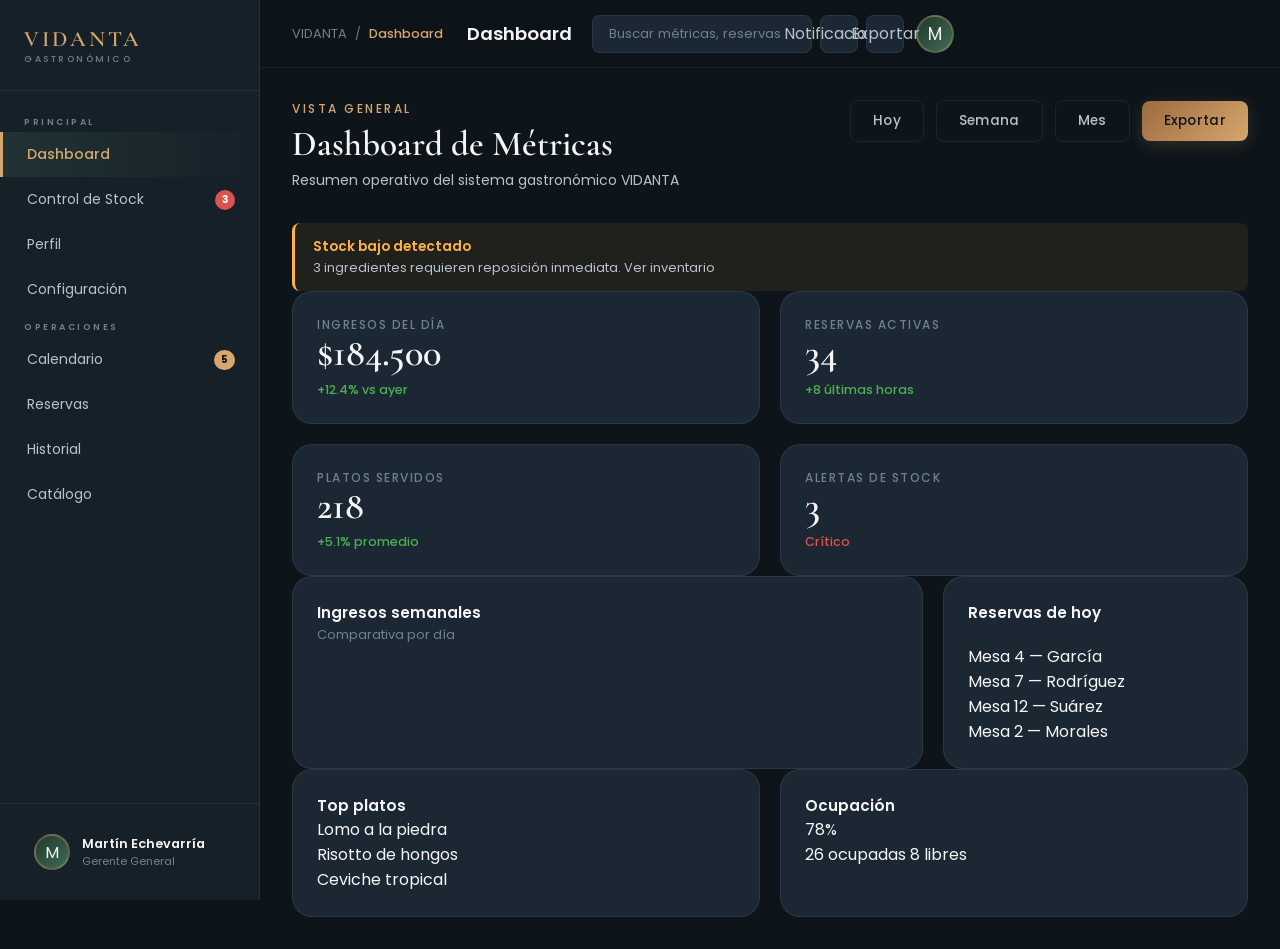
==== index.html @ 5164470f "se crearon cuatro archivos y se modifico el styles.css" ====
<!DOCTYPE html>
<html lang="es">
<head>
  <meta charset="UTF-8" />
  <meta name="viewport" content="width=device-width, initial-scale=1.0" />
  <title>VIDANTA — Dashboard</title>
  <link rel="stylesheet" href="styles.css" />
</head>

<body>

<div class="app-layout">

  <!-- SIDEBAR -->
  <aside class="sidebar">

    <div class="sidebar-logo">
      <div class="sidebar-logo-text">
        <span class="sidebar-logo-name">VIDANTA</span>
        <span class="sidebar-logo-sub">Gastronómico</span>
      </div>
    </div>


    <nav class="sidebar-nav">

      <span class="sidebar-section-label">Principal</span>

      <a href="index.html" class="sidebar-nav-item active">
        Dashboard
      </a>

      <a href="stock.html" class="sidebar-nav-item">
        Control de Stock
        <span class="nav-badge danger">3</span>
      </a>

      <a href="perfil.html" class="sidebar-nav-item">
        Perfil
      </a>

      <a href="configuracion.html" class="sidebar-nav-item">
        Configuración
      </a>

      <span class="sidebar-section-label">Operaciones</span>

      <a href="calendario.html" class="sidebar-nav-item">
        Calendario
        <span class="nav-badge">5</span>
      </a>

      <a href="reservas.html" class="sidebar-nav-item">
        Reservas
      </a>

      <a href="historial.html" class="sidebar-nav-item">
        Historial
      </a>

      <a href="catalogo.html" class="sidebar-nav-item">
        Catálogo
      </a>

    </nav>

    <div class="sidebar-footer">

      <div class="sidebar-user">
        <div class="sidebar-avatar">M</div>

        <div class="sidebar-user-info">
          <div class="sidebar-user-name">Martín Echevarría</div>
          <div class="sidebar-user-role">Gerente General</div>
        </div>

      </div>

    </div>

  </aside>

  <!-- MAIN -->
  <div class="main-wrapper">

    <!-- TOPBAR -->
    <header class="topbar">

      <div class="topbar-breadcrumb">
        <span>VIDANTA</span>
        <span class="topbar-breadcrumb-sep">/</span>
        <span>Dashboard</span>
      </div>

      <div class="topbar-title">
        Dashboard
      </div>

      <div class="topbar-actions">

        <div class="topbar-search">
          <input type="text" placeholder="Buscar métricas, reservas" />
        </div>

        <button class="topbar-btn-icon">Notificaciones</button>
        <button class="topbar-btn-icon">Exportar</button>

        <div class="topbar-avatar">M</div>

      </div>

    </header>

    <!-- CONTENT -->
    <main class="page-content">

      <!-- HEADER -->
      <div class="page-header">

        <div class="page-header-left">

          <div class="page-header-eyebrow">
            Vista general
          </div>

          <h1 class="page-header-title">
            Dashboard de Métricas
          </h1>

          <p class="page-header-subtitle">
            Resumen operativo del sistema gastronómico VIDANTA
          </p>

        </div>

        <div class="page-header-actions">

          <button class="btn btn-ghost">Hoy</button>
          <button class="btn btn-ghost">Semana</button>
          <button class="btn btn-ghost">Mes</button>
          <button class="btn btn-primary">Exportar</button>

        </div>

      </div>

      <!-- ALERTA -->
      <div class="alert alert-warning">

        <div class="alert-content">
          <div class="alert-title">
            Stock bajo detectado
          </div>

          <div class="alert-text">
            3 ingredientes requieren reposición inmediata.
            <a href="stock.html">Ver inventario</a>
          </div>
        </div>

      </div>

      <!-- MÉTRICAS -->
      <div class="grid grid-4">

        <div class="metric-card">
          <div class="metric-label">Ingresos del día</div>
          <div class="metric-value gold">$184.500</div>
          <div class="metric-change up">+12.4% vs ayer</div>
        </div>

        <div class="metric-card">
          <div class="metric-label">Reservas activas</div>
          <div class="metric-value">34</div>
          <div class="metric-change up">+8 últimas horas</div>
        </div>

        <div class="metric-card">
          <div class="metric-label">Platos servidos</div>
          <div class="metric-value">218</div>
          <div class="metric-change up">+5.1% promedio</div>
        </div>

        <div class="metric-card">
          <div class="metric-label">Alertas de stock</div>
          <div class="metric-value danger">3</div>
          <div class="metric-change down">Crítico</div>
        </div>

      </div>

      <!-- GRÁFICO + RESERVAS -->
      <div class="grid grid-3">

        <div class="card col-span-2">

          <div class="card-header">
            <div>
              <div class="card-title">Ingresos semanales</div>
              <div class="card-subtitle">Comparativa por día</div>
            </div>
          </div>

          <div class="chart-bars">
            <div class="bar"></div>
            <div class="bar"></div>
            <div class="bar"></div>
            <div class="bar"></div>
            <div class="bar highlight"></div>
            <div class="bar"></div>
            <div class="bar"></div>
          </div>

        </div>

        <div class="card">

          <div class="card-header">
            <div class="card-title">Reservas de hoy</div>
          </div>

          <div class="list">
            <div class="list-item">Mesa 4 — García</div>
            <div class="list-item">Mesa 7 — Rodríguez</div>
            <div class="list-item">Mesa 12 — Suárez</div>
            <div class="list-item">Mesa 2 — Morales</div>
          </div>

        </div>

      </div>

      <!-- INFERIOR (SIMPLIFICADO) -->
      <div class="grid grid-2">

        <div class="card">
          <div class="card-title">Top platos</div>
          <div class="mini-list">
            <div>Lomo a la piedra</div>
            <div>Risotto de hongos</div>
            <div>Ceviche tropical</div>
          </div>
        </div>

        <div class="card">
          <div class="card-title">Ocupación</div>

          <div class="big-number">78%</div>

          <div class="progress">
            <div class="progress-fill"></div>
          </div>

          <div class="stats-row">
            <span>26 ocupadas</span>
            <span>8 libres</span>
          </div>

        </div>

      </div>

    </main>

  </div>

</div>

</body>
</html>
---- styles.css ----
/* ============================================================
   VIDANTA — Sistema Gastronómico Premium
   styles.css — Hoja de estilos unificada
   ============================================================ */

@import url('https://fonts.googleapis.com/css2?family=Poppins:wght@300;400;500;600;700;800&family=Cormorant+Garamond:ital,wght@0,400;0,600;1,400&display=swap');

/* ============================================================
   CSS VARIABLES — Paleta VIDANTA
   ============================================================ */
:root {
  /* Fondos */
  --bg-main:        #0d141a;
  --bg-secondary:   #162029;
  --card-bg:        #1b2834;
  --card-hover:     #1f2f3e;

  /* Identidad */
  --wood:           #9c6b3f;
  --gold:           #d6a66d;
  --gold-light:     #e8c08a;
  --gold-glow:      rgba(214, 166, 109, 0.18);
  --green-dark:     #20392d;
  --green-soft:     #3f6b53;
  --green-glow:     rgba(63, 107, 83, 0.25);

  /* Texto */
  --text-main:      #f5f5f5;
  --text-secondary: #b8c2cc;
  --text-muted:     #6e8090;

  /* Bordes y sombras */
  --border-soft:    rgba(255, 255, 255, 0.07);
  --border-gold:    rgba(214, 166, 109, 0.3);
  --border-green:   rgba(63, 107, 83, 0.4);
  --shadow-dark:    rgba(0, 0, 0, 0.45);
  --shadow-card:    0 8px 32px rgba(0, 0, 0, 0.4);
  --shadow-glow:    0 0 24px rgba(214, 166, 109, 0.15);

  /* Estados */
  --success:        #4caf50;
  --danger:         #d9534f;
  --warning:        #ffb347;
  --info:           #4a9ebb;

  /* Layout */
  --sidebar-w:      260px;
  --sidebar-collapsed: 72px;
  --header-h:       68px;
  --radius-sm:      8px;
  --radius-md:      14px;
  --radius-lg:      20px;
  --radius-xl:      28px;

  /* Transición global */
  --transition:     all 0.3s ease;
}

/* ============================================================
   RESET & BASE
   ============================================================ */
*, *::before, *::after {
  box-sizing: border-box;
  margin: 0;
  padding: 0;
}

html {
  font-size: 16px;
  scroll-behavior: smooth;
}

body {
  font-family: 'Poppins', sans-serif;
  background-color: var(--bg-main);
  color: var(--text-main);
  min-height: 100vh;
  display: flex;
  overflow-x: hidden;
  -webkit-font-smoothing: antialiased;
}

a {
  color: inherit;
  text-decoration: none;
}

ul, ol {
  list-style: none;
}

img {
  max-width: 100%;
  display: block;
}

button, input, select, textarea {
  font-family: inherit;
  font-size: inherit;
}

/* ============================================================
   SCROLLBAR PERSONALIZADA
   ============================================================ */
::-webkit-scrollbar {
  width: 6px;
  height: 6px;
}
::-webkit-scrollbar-track {
  background: var(--bg-main);
}
::-webkit-scrollbar-thumb {
  background: var(--green-soft);
  border-radius: 8px;
}
::-webkit-scrollbar-thumb:hover {
  background: var(--gold);
}

/* ============================================================
   LAYOUT PRINCIPAL
   ============================================================ */
.app-layout {
  display: flex;
  width: 100%;
  min-height: 100vh;
}

/* ============================================================
   SIDEBAR
   ============================================================ */
.sidebar {
  width: var(--sidebar-w);
  min-height: 100vh;
  background: var(--bg-secondary);
  border-right: 1px solid var(--border-soft);
  display: flex;
  flex-direction: column;
  position: fixed;
  top: 0;
  left: 0;
  z-index: 100;
  transition: var(--transition);
  overflow: hidden;
}

/* Logo VIDANTA */
.sidebar-logo {
  padding: 28px 24px 24px;
  border-bottom: 1px solid var(--border-soft);
  display: flex;
  align-items: center;
  gap: 12px;
  flex-shrink: 0;
}

.sidebar-logo-icon {
  width: 38px;
  height: 38px;
  background: linear-gradient(135deg, var(--wood), var(--gold));
  border-radius: 10px;
  display: flex;
  align-items: center;
  justify-content: center;
  font-size: 18px;
  flex-shrink: 0;
  box-shadow: 0 4px 14px var(--gold-glow);
}

.sidebar-logo-text {
  display: flex;
  flex-direction: column;
}

.sidebar-logo-name {
  font-family: 'Cormorant Garamond', serif;
  font-size: 22px;
  font-weight: 600;
  color: var(--gold);
  letter-spacing: 3px;
  line-height: 1;
}

.sidebar-logo-sub {
  font-size: 9px;
  font-weight: 500;
  color: var(--text-muted);
  letter-spacing: 2.5px;
  text-transform: uppercase;
  margin-top: 3px;
}

/* Menú de navegación */
.sidebar-nav {
  flex: 1;
  padding: 16px 0;
  overflow-y: auto;
}

.sidebar-section-label {
  font-size: 9px;
  font-weight: 600;
  letter-spacing: 2.5px;
  text-transform: uppercase;
  color: var(--text-muted);
  padding: 16px 24px 8px;
}

.sidebar-nav-item {
  display: flex;
  align-items: center;
  gap: 14px;
  padding: 12px 24px;
  cursor: pointer;
  border-left: 3px solid transparent;
  transition: var(--transition);
  position: relative;
  color: var(--text-secondary);
  font-size: 0.875rem;
  font-weight: 400;
}

.sidebar-nav-item:hover {
  background: var(--green-glow);
  border-left-color: var(--gold);
  color: var(--text-main);
}

.sidebar-nav-item.active {
  background: linear-gradient(90deg, var(--green-glow), transparent);
  border-left-color: var(--gold);
  color: var(--gold);
  font-weight: 500;
}

.sidebar-nav-item.active .nav-icon {
  color: var(--gold);
}

.nav-icon {
  font-size: 18px;
  width: 22px;
  text-align: center;
  flex-shrink: 0;
  transition: var(--transition);
}

.nav-badge {
  margin-left: auto;
  background: var(--gold);
  color: var(--bg-main);
  font-size: 10px;
  font-weight: 700;
  padding: 2px 7px;
  border-radius: 20px;
  min-width: 20px;
  text-align: center;
}

.nav-badge.danger {
  background: var(--danger);
  color: #fff;
}

/* Footer del sidebar */
.sidebar-footer {
  padding: 20px 24px;
  border-top: 1px solid var(--border-soft);
}

.sidebar-user {
  display: flex;
  align-items: center;
  gap: 12px;
  cursor: pointer;
  padding: 10px;
  border-radius: var(--radius-md);
  transition: var(--transition);
}

.sidebar-user:hover {
  background: var(--border-soft);
}

.sidebar-avatar {
  width: 36px;
  height: 36px;
  background: linear-gradient(135deg, var(--green-dark), var(--green-soft));
  border-radius: 50%;
  display: flex;
  align-items: center;
  justify-content: center;
  font-size: 16px;
  border: 2px solid var(--border-gold);
  flex-shrink: 0;
}

.sidebar-user-info {
  flex: 1;
  min-width: 0;
}

.sidebar-user-name {
  font-size: 0.8rem;
  font-weight: 600;
  color: var(--text-main);
  white-space: nowrap;
  overflow: hidden;
  text-overflow: ellipsis;
}

.sidebar-user-role {
  font-size: 0.7rem;
  color: var(--text-muted);
}

/* ============================================================
   MAIN CONTENT WRAPPER
   ============================================================ */
.main-wrapper {
  flex: 1;
  margin-left: var(--sidebar-w);
  display: flex;
  flex-direction: column;
  min-height: 100vh;
  transition: var(--transition);
}

/* ============================================================
   HEADER / TOPBAR
   ============================================================ */
.topbar {
  height: var(--header-h);
  background: rgba(13, 20, 26, 0.85);
  backdrop-filter: blur(16px);
  -webkit-backdrop-filter: blur(16px);
  border-bottom: 1px solid var(--border-soft);
  display: flex;
  align-items: center;
  padding: 0 32px;
  gap: 20px;
  position: sticky;
  top: 0;
  z-index: 90;
}

.topbar-breadcrumb {
  display: flex;
  align-items: center;
  gap: 8px;
  font-size: 0.8rem;
  color: var(--text-muted);
}

.topbar-breadcrumb span:last-child {
  color: var(--gold);
  font-weight: 500;
}

.topbar-breadcrumb-sep {
  color: var(--text-muted);
  font-size: 12px;
}

.topbar-title {
  font-size: 1.15rem;
  font-weight: 600;
  color: var(--text-main);
  margin-left: 4px;
}

.topbar-spacer {
  flex: 1;
}

.topbar-search {
  display: flex;
  align-items: center;
  gap: 10px;
  background: var(--card-bg);
  border: 1px solid var(--border-soft);
  border-radius: var(--radius-sm);
  padding: 8px 16px;
  transition: var(--transition);
  width: 220px;
}

.topbar-search:focus-within {
  border-color: var(--border-gold);
  box-shadow: 0 0 0 3px var(--gold-glow);
}

.topbar-search input {
  background: transparent;
  border: none;
  outline: none;
  color: var(--text-main);
  font-size: 0.825rem;
  width: 100%;
}

.topbar-search input::placeholder {
  color: var(--text-muted);
}

.topbar-search-icon {
  color: var(--text-muted);
  font-size: 14px;
}

.topbar-actions {
  display: flex;
  align-items: center;
  gap: 8px;
}

.topbar-btn-icon {
  width: 38px;
  height: 38px;
  border-radius: var(--radius-sm);
  background: var(--card-bg);
  border: 1px solid var(--border-soft);
  display: flex;
  align-items: center;
  justify-content: center;
  cursor: pointer;
  transition: var(--transition);
  font-size: 16px;
  color: var(--text-secondary);
  position: relative;
}

.topbar-btn-icon:hover {
  border-color: var(--border-gold);
  color: var(--gold);
  background: var(--gold-glow);
}

.topbar-btn-dot {
  position: absolute;
  top: 7px;
  right: 7px;
  width: 7px;
  height: 7px;
  background: var(--gold);
  border-radius: 50%;
  border: 2px solid var(--bg-main);
}

.topbar-avatar {
  width: 38px;
  height: 38px;
  background: linear-gradient(135deg, var(--green-dark), var(--green-soft));
  border-radius: 50%;
  display: flex;
  align-items: center;
  justify-content: center;
  font-size: 17px;
  border: 2px solid var(--border-gold);
  cursor: pointer;
  transition: var(--transition);
  margin-left: 4px;
}

.topbar-avatar:hover {
  box-shadow: 0 0 0 3px var(--gold-glow);
}

/* ============================================================
   PAGE CONTENT
   ============================================================ */
.page-content {
  flex: 1;
  padding: 32px;
  overflow-y: auto;
}

/* ============================================================
   PAGE HEADER (dentro del contenido)
   ============================================================ */
.page-header {
  display: flex;
  align-items: flex-start;
  justify-content: space-between;
  margin-bottom: 32px;
  gap: 16px;
  flex-wrap: wrap;
}

.page-header-left {}

.page-header-eyebrow {
  font-size: 0.75rem;
  font-weight: 500;
  letter-spacing: 2.5px;
  text-transform: uppercase;
  color: var(--gold);
  margin-bottom: 6px;
}

.page-header-title {
  font-family: 'Cormorant Garamond', serif;
  font-size: 2.2rem;
  font-weight: 600;
  color: var(--text-main);
  line-height: 1.15;
}

.page-header-subtitle {
  font-size: 0.875rem;
  color: var(--text-secondary);
  margin-top: 6px;
}

.page-header-actions {
  display: flex;
  align-items: center;
  gap: 12px;
  flex-wrap: wrap;
}

/* ============================================================
   GRID SYSTEM
   ============================================================ */
.grid {
  display: grid;
  gap: 20px;
}

.grid-2 { grid-template-columns: repeat(2, 1fr); }
.grid-3 { grid-template-columns: repeat(3, 1fr); }
.grid-4 { grid-template-columns: repeat(4, 1fr); }
.grid-5 { grid-template-columns: repeat(5, 1fr); }

.col-span-2 { grid-column: span 2; }
.col-span-3 { grid-column: span 3; }

/* ============================================================
   CARDS
   ============================================================ */
.card {
  background: var(--card-bg);
  border: 1px solid var(--border-soft);
  border-radius: var(--radius-lg);
  padding: 24px;
  transition: var(--transition);
  position: relative;
  overflow: hidden;
}

.card::before {
  content: '';
  position: absolute;
  top: 0; left: 0; right: 0;
  height: 1px;
  background: linear-gradient(90deg, transparent, var(--border-gold), transparent);
  opacity: 0;
  transition: var(--transition);
}

.card:hover {
  background: var(--card-hover);
  border-color: var(--border-gold);
  box-shadow: var(--shadow-card), var(--shadow-glow);
  transform: translateY(-2px);
}

.card:hover::before {
  opacity: 1;
}

.card-header {
  display: flex;
  align-items: center;
  justify-content: space-between;
  margin-bottom: 20px;
}

.card-title {
  font-size: 0.95rem;
  font-weight: 600;
  color: var(--text-main);
}

.card-subtitle {
  font-size: 0.8rem;
  color: var(--text-muted);
  margin-top: 2px;
}

.card-icon {
  width: 44px;
  height: 44px;
  border-radius: var(--radius-sm);
  display: flex;
  align-items: center;
  justify-content: center;
  font-size: 20px;
}

.card-icon.gold    { background: var(--gold-glow);  color: var(--gold);  }
.card-icon.green   { background: var(--green-glow); color: var(--green-soft); }
.card-icon.danger  { background: rgba(217,83,79,0.15); color: var(--danger); }
.card-icon.warning { background: rgba(255,179,71,0.15); color: var(--warning); }
.card-icon.info    { background: rgba(74,158,187,0.15); color: var(--info); }
.card-icon.wood    { background: rgba(156,107,63,0.2); color: var(--wood); }

/* Card de métrica */
.metric-card {
  background: var(--card-bg);
  border: 1px solid var(--border-soft);
  border-radius: var(--radius-lg);
  padding: 24px;
  transition: var(--transition);
  position: relative;
  overflow: hidden;
}

.metric-card::after {
  content: '';
  position: absolute;
  bottom: 0; left: 0; right: 0;
  height: 3px;
  background: linear-gradient(90deg, transparent, var(--gold), transparent);
  opacity: 0;
  transition: var(--transition);
}

.metric-card:hover {
  background: var(--card-hover);
  border-color: var(--border-gold);
  transform: translateY(-3px);
  box-shadow: var(--shadow-card), var(--shadow-glow);
}

.metric-card:hover::after {
  opacity: 1;
}

.metric-top {
  display: flex;
  align-items: center;
  justify-content: space-between;
  margin-bottom: 16px;
}

.metric-label {
  font-size: 0.75rem;
  font-weight: 500;
  letter-spacing: 1.5px;
  text-transform: uppercase;
  color: var(--text-muted);
}

.metric-value {
  font-family: 'Cormorant Garamond', serif;
  font-size: 2.4rem;
  font-weight: 600;
  color: var(--text-main);
  line-height: 1;
  margin-bottom: 8px;
}

.metric-value.gold-text   { color: var(--gold); }
.metric-value.green-text  { color: var(--success); }
.metric-value.danger-text { color: var(--danger); }

.metric-change {
  display: flex;
  align-items: center;
  gap: 5px;
  font-size: 0.78rem;
  font-weight: 500;
}

.metric-change.up   { color: var(--success); }
.metric-change.down { color: var(--danger); }
.metric-change.flat { color: var(--text-muted); }

.metric-desc {
  font-size: 0.75rem;
  color: var(--text-muted);
  margin-left: 4px;
}

/* ============================================================
   BOTONES
   ============================================================ */
.btn {
  display: inline-flex;
  align-items: center;
  justify-content: center;
  gap: 8px;
  padding: 10px 22px;
  border-radius: var(--radius-sm);
  font-size: 0.85rem;
  font-weight: 500;
  cursor: pointer;
  border: none;
  transition: var(--transition);
  white-space: nowrap;
  letter-spacing: 0.3px;
  text-decoration: none;
}

/* Primario — dorado */
.btn-primary {
  background: linear-gradient(135deg, var(--wood), var(--gold));
  color: var(--bg-main);
  box-shadow: 0 4px 16px var(--gold-glow);
}

.btn-primary:hover {
  background: linear-gradient(135deg, var(--gold), var(--gold-light));
  box-shadow: 0 6px 24px rgba(214, 166, 109, 0.35);
  transform: translateY(-1px);
}

/* Secundario — verde */
.btn-secondary {
  background: transparent;
  color: var(--green-soft);
  border: 1px solid var(--border-green);
}

.btn-secondary:hover {
  background: var(--green-glow);
  border-color: var(--green-soft);
  color: var(--text-main);
}

/* Ghost */
.btn-ghost {
  background: transparent;
  color: var(--text-secondary);
  border: 1px solid var(--border-soft);
}

.btn-ghost:hover {
  background: var(--border-soft);
  color: var(--text-main);
  border-color: var(--border-gold);
}

/* Danger */
.btn-danger {
  background: rgba(217, 83, 79, 0.15);
  color: var(--danger);
  border: 1px solid rgba(217, 83, 79, 0.3);
}

.btn-danger:hover {
  background: var(--danger);
  color: #fff;
  border-color: var(--danger);
}

/* Tamaños */
.btn-sm {
  padding: 6px 14px;
  font-size: 0.78rem;
  border-radius: 6px;
}

.btn-lg {
  padding: 13px 28px;
  font-size: 0.95rem;
  border-radius: var(--radius-md);
}

.btn-icon-only {
  padding: 10px;
  width: 38px;
  height: 38px;
}

/* ============================================================
   BADGES / PILLS
   ============================================================ */
.badge {
  display: inline-flex;
  align-items: center;
  gap: 5px;
  padding: 3px 10px;
  border-radius: 20px;
  font-size: 0.72rem;
  font-weight: 600;
  letter-spacing: 0.3px;
}

.badge-gold    { background: var(--gold-glow);  color: var(--gold);  }
.badge-green   { background: var(--green-glow); color: var(--success); }
.badge-red     { background: rgba(217,83,79,0.15);  color: var(--danger);  }
.badge-orange  { background: rgba(255,179,71,0.15); color: var(--warning); }
.badge-blue    { background: rgba(74,158,187,0.15); color: var(--info);    }
.badge-muted   { background: var(--border-soft);    color: var(--text-muted); }

/* ============================================================
   FORMULARIOS
   ============================================================ */
.form-group {
  display: flex;
  flex-direction: column;
  gap: 6px;
  margin-bottom: 20px;
}

.form-label {
  font-size: 0.78rem;
  font-weight: 500;
  color: var(--text-secondary);
  letter-spacing: 0.5px;
  text-transform: uppercase;
}

.form-control {
  background: var(--bg-secondary);
  border: 1px solid var(--border-soft);
  border-radius: var(--radius-sm);
  padding: 11px 16px;
  color: var(--text-main);
  font-size: 0.875rem;
  transition: var(--transition);
  outline: none;
  width: 100%;
}

.form-control::placeholder {
  color: var(--text-muted);
}

.form-control:focus {
  border-color: var(--green-soft);
  box-shadow: 0 0 0 3px var(--green-glow);
  background: var(--card-bg);
}

.form-control:hover {
  border-color: var(--border-gold);
}

select.form-control {
  cursor: pointer;
  appearance: none;
  background-image: url("data:image/svg+xml,%3Csvg xmlns='http://www.w3.org/2000/svg' width='12' height='8' fill='none'%3E%3Cpath d='M1 1l5 5 5-5' stroke='%23b8c2cc' stroke-width='1.5' stroke-linecap='round'/%3E%3C/svg%3E");
  background-repeat: no-repeat;
  background-position: right 14px center;
  padding-right: 40px;
}

textarea.form-control {
  resize: vertical;
  min-height: 100px;
}

.form-control.is-error {
  border-color: var(--danger);
  box-shadow: 0 0 0 3px rgba(217, 83, 79, 0.15);
}

.form-hint {
  font-size: 0.75rem;
  color: var(--text-muted);
}

.form-error {
  font-size: 0.75rem;
  color: var(--danger);
  display: flex;
  align-items: center;
  gap: 4px;
}

/* Checkbox personalizado */
.form-check {
  display: flex;
  align-items: center;
  gap: 10px;
  cursor: pointer;
}

.form-check input[type="checkbox"] {
  appearance: none;
  width: 18px;
  height: 18px;
  background: var(--bg-secondary);
  border: 1px solid var(--border-soft);
  border-radius: 5px;
  cursor: pointer;
  transition: var(--transition);
  flex-shrink: 0;
  position: relative;
}

.form-check input[type="checkbox"]:checked {
  background: var(--green-soft);
  border-color: var(--green-soft);
}

.form-check input[type="checkbox"]:checked::after {
  content: '✓';
  position: absolute;
  color: #fff;
  font-size: 11px;
  top: 50%; left: 50%;
  transform: translate(-50%, -50%);
}

/* Toggle switch */
.toggle-switch {
  display: flex;
  align-items: center;
  gap: 12px;
  cursor: pointer;
}

.toggle-track {
  width: 44px;
  height: 24px;
  background: var(--bg-secondary);
  border: 1px solid var(--border-soft);
  border-radius: 20px;
  position: relative;
  transition: var(--transition);
  flex-shrink: 0;
}

.toggle-track.on {
  background: var(--green-soft);
  border-color: var(--green-soft);
  box-shadow: 0 0 10px var(--green-glow);
}

.toggle-thumb {
  width: 18px;
  height: 18px;
  background: #fff;
  border-radius: 50%;
  position: absolute;
  top: 2px; left: 2px;
  transition: var(--transition);
  box-shadow: 0 2px 6px rgba(0,0,0,0.3);
}

.toggle-track.on .toggle-thumb {
  transform: translateX(20px);
}

/* ============================================================
   TABLAS
   ============================================================ */
.table-container {
  overflow-x: auto;
  border-radius: var(--radius-lg);
  border: 1px solid var(--border-soft);
}

.table {
  width: 100%;
  border-collapse: collapse;
  font-size: 0.875rem;
}

.table thead {
  background: var(--bg-secondary);
}

.table thead th {
  padding: 14px 20px;
  text-align: left;
  font-size: 0.72rem;
  font-weight: 600;
  letter-spacing: 2px;
  text-transform: uppercase;
  color: var(--gold);
  border-bottom: 1px solid var(--border-soft);
  white-space: nowrap;
}

.table tbody tr {
  border-bottom: 1px solid var(--border-soft);
  transition: var(--transition);
}

.table tbody tr:last-child {
  border-bottom: none;
}

.table tbody tr:hover {
  background: var(--green-glow);
}

.table tbody td {
  padding: 14px 20px;
  color: var(--text-secondary);
  vertical-align: middle;
}

.table tbody td:first-child {
  color: var(--text-main);
  font-weight: 500;
}

.table-avatar {
  width: 34px;
  height: 34px;
  border-radius: 50%;
  background: linear-gradient(135deg, var(--green-dark), var(--green-soft));
  display: flex;
  align-items: center;
  justify-content: center;
  font-size: 15px;
  border: 1px solid var(--border-gold);
}

.table-actions {
  display: flex;
  align-items: center;
  gap: 6px;
}

/* ============================================================
   PROGRESS BAR
   ============================================================ */
.progress-bar {
  width: 100%;
  height: 6px;
  background: var(--bg-secondary);
  border-radius: 10px;
  overflow: hidden;
}

.progress-fill {
  height: 100%;
  border-radius: 10px;
  background: linear-gradient(90deg, var(--green-soft), var(--gold));
  transition: width 0.6s ease;
}

.progress-fill.danger  { background: linear-gradient(90deg, var(--danger), #ff6b6b); }
.progress-fill.warning { background: linear-gradient(90deg, var(--warning), #ffd166); }

/* ============================================================
   DIVIDER
   ============================================================ */
.divider {
  height: 1px;
  background: var(--border-soft);
  margin: 24px 0;
}

.divider-gold {
  height: 1px;
  background: linear-gradient(90deg, transparent, var(--border-gold), transparent);
  margin: 24px 0;
}

/* ============================================================
   SECTION TITLE
   ============================================================ */
.section-title {
  font-size: 0.75rem;
  font-weight: 600;
  letter-spacing: 2.5px;
  text-transform: uppercase;
  color: var(--gold);
  margin-bottom: 16px;
  display: flex;
  align-items: center;
  gap: 10px;
}

.section-title::after {
  content: '';
  flex: 1;
  height: 1px;
  background: var(--border-soft);
}

/* ============================================================
   MINI CHART (barras decorativas)
   ============================================================ */
.mini-bars {
  display: flex;
  align-items: flex-end;
  gap: 3px;
  height: 36px;
}

.mini-bar {
  width: 6px;
  border-radius: 3px 3px 0 0;
  background: var(--green-soft);
  opacity: 0.5;
  transition: var(--transition);
}

.mini-bar.active {
  opacity: 1;
  background: var(--gold);
}

/* ============================================================
   EMPTY STATE
   ============================================================ */
.empty-state {
  display: flex;
  flex-direction: column;
  align-items: center;
  justify-content: center;
  padding: 60px 24px;
  text-align: center;
  color: var(--text-muted);
}

.empty-icon {
  font-size: 48px;
  margin-bottom: 16px;
  opacity: 0.4;
}

.empty-title {
  font-size: 1rem;
  font-weight: 600;
  color: var(--text-secondary);
  margin-bottom: 6px;
}

.empty-text {
  font-size: 0.85rem;
  max-width: 280px;
}

/* ============================================================
   AVATAR GROUP
   ============================================================ */
.avatar-group {
  display: flex;
  align-items: center;
}

.avatar-group .avatar {
  width: 28px;
  height: 28px;
  border-radius: 50%;
  background: linear-gradient(135deg, var(--green-dark), var(--wood));
  border: 2px solid var(--bg-main);
  margin-left: -8px;
  display: flex;
  align-items: center;
  justify-content: center;
  font-size: 12px;
}

.avatar-group .avatar:first-child { margin-left: 0; }

/* ============================================================
   TOOLTIP
   ============================================================ */
[data-tooltip] {
  position: relative;
}

[data-tooltip]::after {
  content: attr(data-tooltip);
  position: absolute;
  bottom: calc(100% + 8px);
  left: 50%;
  transform: translateX(-50%);
  background: var(--card-bg);
  border: 1px solid var(--border-soft);
  color: var(--text-main);
  font-size: 0.75rem;
  padding: 5px 10px;
  border-radius: var(--radius-sm);
  white-space: nowrap;
  pointer-events: none;
  opacity: 0;
  transition: opacity 0.2s ease;
  z-index: 200;
  box-shadow: var(--shadow-card);
}

[data-tooltip]:hover::after {
  opacity: 1;
}

/* ============================================================
   TABS
   ============================================================ */
.tabs {
  display: flex;
  gap: 4px;
  background: var(--bg-secondary);
  padding: 4px;
  border-radius: var(--radius-sm);
  width: fit-content;
}

.tab-item {
  padding: 8px 18px;
  font-size: 0.82rem;
  font-weight: 500;
  color: var(--text-muted);
  border-radius: 6px;
  cursor: pointer;
  transition: var(--transition);
  border: none;
  background: transparent;
}

.tab-item:hover {
  color: var(--text-main);
  background: var(--border-soft);
}

.tab-item.active {
  background: var(--card-bg);
  color: var(--gold);
  box-shadow: var(--shadow-card);
}

/* ============================================================
   STATUS DOT
   ============================================================ */
.status-dot {
  width: 8px;
  height: 8px;
  border-radius: 50%;
  display: inline-block;
  flex-shrink: 0;
}

.status-dot.online   { background: var(--success); box-shadow: 0 0 6px var(--success); }
.status-dot.busy     { background: var(--warning); box-shadow: 0 0 6px var(--warning); }
.status-dot.offline  { background: var(--text-muted); }
.status-dot.danger   { background: var(--danger); box-shadow: 0 0 6px var(--danger); }

/* ============================================================
   CALENDARIO
   ============================================================ */
.calendar-grid {
  display: grid;
  grid-template-columns: repeat(7, 1fr);
  gap: 4px;
}

.calendar-header-day {
  text-align: center;
  font-size: 0.72rem;
  font-weight: 600;
  letter-spacing: 1.5px;
  text-transform: uppercase;
  color: var(--text-muted);
  padding: 8px 0;
}

.calendar-day {
  aspect-ratio: 1;
  display: flex;
  flex-direction: column;
  align-items: center;
  justify-content: center;
  gap: 4px;
  border-radius: var(--radius-sm);
  cursor: pointer;
  transition: var(--transition);
  font-size: 0.82rem;
  color: var(--text-secondary);
  min-height: 48px;
  padding: 4px;
  position: relative;
}

.calendar-day:hover {
  background: var(--green-glow);
  color: var(--text-main);
}

.calendar-day.today {
  background: var(--green-glow);
  color: var(--gold);
  font-weight: 600;
  border: 1px solid var(--border-gold);
}

.calendar-day.has-event::after {
  content: '';
  width: 5px;
  height: 5px;
  background: var(--gold);
  border-radius: 50%;
  position: absolute;
  bottom: 5px;
}

.calendar-day.empty {
  opacity: 0.2;
  cursor: default;
}

.calendar-day.selected {
  background: linear-gradient(135deg, var(--green-dark), var(--green-soft));
  color: var(--text-main);
  font-weight: 600;
  border: 1px solid var(--green-soft);
}

/* ============================================================
   CATÁLOGO / CARDS DE PRODUCTO
   ============================================================ */
.product-card {
  background: var(--card-bg);
  border: 1px solid var(--border-soft);
  border-radius: var(--radius-lg);
  overflow: hidden;
  transition: var(--transition);
  cursor: pointer;
}

.product-card:hover {
  border-color: var(--border-gold);
  transform: translateY(-4px);
  box-shadow: var(--shadow-card), var(--shadow-glow);
}

.product-card-img {
  width: 100%;
  height: 180px;
  object-fit: cover;
  background: var(--bg-secondary);
  display: flex;
  align-items: center;
  justify-content: center;
  font-size: 48px;
  color: var(--text-muted);
  overflow: hidden;
  position: relative;
}

.product-card-img-placeholder {
  width: 100%;
  height: 180px;
  background: linear-gradient(135deg, var(--bg-secondary), var(--green-dark));
  display: flex;
  align-items: center;
  justify-content: center;
  font-size: 48px;
  color: var(--text-muted);
}

.product-card:hover .product-card-img-placeholder {
  filter: brightness(1.1);
}

.product-card-body {
  padding: 16px 18px;
}

.product-card-category {
  font-size: 0.7rem;
  font-weight: 600;
  letter-spacing: 2px;
  text-transform: uppercase;
  color: var(--gold);
  margin-bottom: 6px;
}

.product-card-name {
  font-size: 0.95rem;
  font-weight: 600;
  color: var(--text-main);
  margin-bottom: 6px;
}

.product-card-desc {
  font-size: 0.78rem;
  color: var(--text-muted);
  margin-bottom: 12px;
  line-height: 1.5;
}

.product-card-footer {
  display: flex;
  align-items: center;
  justify-content: space-between;
}

.product-card-price {
  font-family: 'Cormorant Garamond', serif;
  font-size: 1.3rem;
  font-weight: 600;
  color: var(--gold);
}

/* ============================================================
   PERFIL / PROFILE
   ============================================================ */
.profile-banner {
  width: 100%;
  height: 160px;
  background: linear-gradient(135deg, var(--green-dark), var(--bg-secondary));
  border-radius: var(--radius-lg) var(--radius-lg) 0 0;
  position: relative;
  overflow: hidden;
}

.profile-banner::before {
  content: '';
  position: absolute;
  inset: 0;
  background: repeating-linear-gradient(
    45deg,
    transparent,
    transparent 20px,
    rgba(214,166,109,0.03) 20px,
    rgba(214,166,109,0.03) 21px
  );
}

.profile-avatar-wrap {
  position: relative;
  display: inline-block;
  margin-top: -44px;
  margin-left: 28px;
}

.profile-avatar {
  width: 88px;
  height: 88px;
  border-radius: 50%;
  background: linear-gradient(135deg, var(--green-dark), var(--green-soft));
  border: 4px solid var(--card-bg);
  display: flex;
  align-items: center;
  justify-content: center;
  font-size: 36px;
  box-shadow: 0 4px 20px var(--shadow-dark);
}

.profile-avatar-badge {
  position: absolute;
  bottom: 4px;
  right: 4px;
  width: 20px;
  height: 20px;
  background: var(--success);
  border: 2px solid var(--card-bg);
  border-radius: 50%;
}

.profile-stat {
  text-align: center;
  padding: 16px 20px;
}

.profile-stat-value {
  font-family: 'Cormorant Garamond', serif;
  font-size: 1.8rem;
  font-weight: 600;
  color: var(--gold);
  line-height: 1;
}

.profile-stat-label {
  font-size: 0.72rem;
  color: var(--text-muted);
  text-transform: uppercase;
  letter-spacing: 1.5px;
  margin-top: 4px;
}

/* ============================================================
   CONFIGURACIÓN
   ============================================================ */
.settings-nav {
  display: flex;
  flex-direction: column;
  gap: 4px;
}

.settings-nav-item {
  display: flex;
  align-items: center;
  gap: 12px;
  padding: 11px 16px;
  border-radius: var(--radius-sm);
  cursor: pointer;
  transition: var(--transition);
  font-size: 0.875rem;
  color: var(--text-secondary);
  border-left: 3px solid transparent;
}

.settings-nav-item:hover {
  background: var(--green-glow);
  color: var(--text-main);
}

.settings-nav-item.active {
  background: var(--green-glow);
  color: var(--gold);
  border-left-color: var(--gold);
  font-weight: 500;
}

.settings-row {
  display: flex;
  align-items: center;
  justify-content: space-between;
  padding: 18px 0;
  border-bottom: 1px solid var(--border-soft);
  gap: 16px;
}

.settings-row:last-child {
  border-bottom: none;
}

.settings-row-left {}

.settings-row-label {
  font-size: 0.9rem;
  font-weight: 500;
  color: var(--text-main);
  margin-bottom: 2px;
}

.settings-row-desc {
  font-size: 0.78rem;
  color: var(--text-muted);
}

/* ============================================================
   STOCK / INVENTARIO
   ============================================================ */
.stock-level {
  display: flex;
  flex-direction: column;
  gap: 5px;
}

.stock-qty {
  font-size: 0.875rem;
  font-weight: 600;
  color: var(--text-main);
}

/* ============================================================
   ALERTS / NOTIFICACIONES
   ============================================================ */
.alert {
  display: flex;
  align-items: flex-start;
  gap: 12px;
  padding: 14px 18px;
  border-radius: var(--radius-sm);
  font-size: 0.85rem;
  border-left: 3px solid;
}

.alert-icon {
  font-size: 18px;
  flex-shrink: 0;
  margin-top: 1px;
}

.alert-content {}

.alert-title {
  font-weight: 600;
  margin-bottom: 2px;
}

.alert-text {
  color: var(--text-secondary);
  font-size: 0.8rem;
}

.alert-warning {
  background: rgba(255, 179, 71, 0.08);
  border-color: var(--warning);
  color: var(--warning);
}

.alert-danger {
  background: rgba(217, 83, 79, 0.08);
  border-color: var(--danger);
  color: var(--danger);
}

.alert-success {
  background: rgba(76, 175, 80, 0.08);
  border-color: var(--success);
  color: var(--success);
}

.alert-info {
  background: rgba(74, 158, 187, 0.08);
  border-color: var(--info);
  color: var(--info);
}

/* ============================================================
   ANIMACIONES
   ============================================================ */
@keyframes fadeIn {
  from { opacity: 0; transform: translateY(10px); }
  to   { opacity: 1; transform: translateY(0); }
}

@keyframes fadeInLeft {
  from { opacity: 0; transform: translateX(-16px); }
  to   { opacity: 1; transform: translateX(0); }
}

@keyframes glow-pulse {
  0%, 100% { box-shadow: 0 0 10px var(--gold-glow); }
  50%       { box-shadow: 0 0 24px rgba(214,166,109,0.35); }
}

@keyframes spin {
  to { transform: rotate(360deg); }
}

.animate-fade {
  animation: fadeIn 0.4s ease both;
}

.animate-fade-left {
  animation: fadeInLeft 0.4s ease both;
}

.glow-pulse {
  animation: glow-pulse 2s ease-in-out infinite;
}

/* Delays para stagger */
.delay-1 { animation-delay: 0.05s; }
.delay-2 { animation-delay: 0.10s; }
.delay-3 { animation-delay: 0.15s; }
.delay-4 { animation-delay: 0.20s; }
.delay-5 { animation-delay: 0.25s; }

/* ============================================================
   DECORATIVE
   ============================================================ */
.gold-line {
  width: 40px;
  height: 3px;
  background: linear-gradient(90deg, var(--gold), var(--wood));
  border-radius: 10px;
  margin-bottom: 12px;
}

.dot-grid {
  background-image: radial-gradient(var(--border-soft) 1px, transparent 1px);
  background-size: 24px 24px;
}

/* ============================================================
   RESPONSIVE
   ============================================================ */
@media (max-width: 1280px) {
  .grid-4 { grid-template-columns: repeat(2, 1fr); }
  .grid-5 { grid-template-columns: repeat(3, 1fr); }
}

@media (max-width: 1024px) {
  .grid-3 { grid-template-columns: repeat(2, 1fr); }
  .col-span-2 { grid-column: span 1; }
  .page-content { padding: 24px; }
}

@media (max-width: 768px) {
  .sidebar {
    width: 0;
    overflow: hidden;
    transform: translateX(-100%);
  }

  .sidebar.mobile-open {
    width: var(--sidebar-w);
    transform: translateX(0);
  }

  .main-wrapper {
    margin-left: 0;
  }

  .grid-2, .grid-3, .grid-4 {
    grid-template-columns: 1fr;
  }

  .page-content { padding: 16px; }

  .topbar-search { display: none; }

  .page-header { flex-direction: column; }

  .page-header-title { font-size: 1.7rem; }
}

@media (max-width: 480px) {
  .topbar { padding: 0 16px; }
  .page-header-title { font-size: 1.4rem; }
}
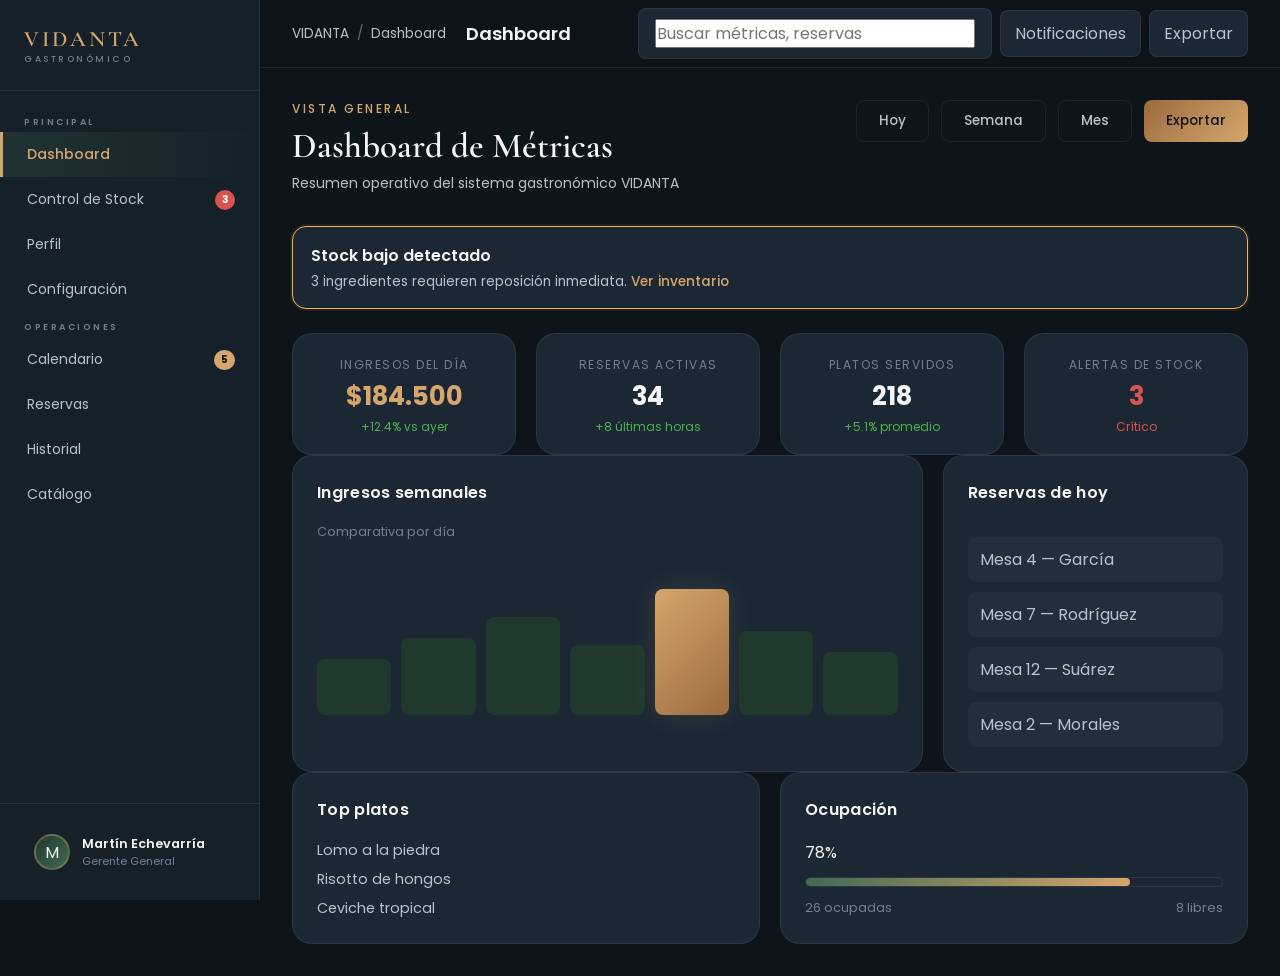
==== commit 825e8826: "Modicamos archivos html con el css" ====
--- a/index.html
+++ b/index.html
@@ -14,7 +14,7 @@
   <!-- SIDEBAR -->
   <aside class="sidebar">
 
-    <div class="sidebar-logo">
+     <div class="sidebar-logo">
       <div class="sidebar-logo-text">
         <span class="sidebar-logo-name">VIDANTA</span>
         <span class="sidebar-logo-sub">Gastronómico</span>
@@ -104,8 +104,6 @@
 
         <button class="topbar-btn-icon">Notificaciones</button>
         <button class="topbar-btn-icon">Exportar</button>
-
-        <div class="topbar-avatar">M</div>
 
       </div>
 
--- a/styles.css
+++ b/styles.css
@@ -1,1707 +1,1633 @@
-/* ============================================================
-   VIDANTA — Sistema Gastronómico Premium
-   styles.css — Hoja de estilos unificada
-   ============================================================ */
-
 @import url('https://fonts.googleapis.com/css2?family=Poppins:wght@300;400;500;600;700;800&family=Cormorant+Garamond:ital,wght@0,400;0,600;1,400&display=swap');
 
-/* ============================================================
-   CSS VARIABLES — Paleta VIDANTA
-   ============================================================ */
 :root {
-  /* Fondos */
-  --bg-main:        #0d141a;
-  --bg-secondary:   #162029;
-  --card-bg:        #1b2834;
-  --card-hover:     #1f2f3e;
-
-  /* Identidad */
-  --wood:           #9c6b3f;
-  --gold:           #d6a66d;
-  --gold-light:     #e8c08a;
-  --gold-glow:      rgba(214, 166, 109, 0.18);
-  --green-dark:     #20392d;
-  --green-soft:     #3f6b53;
-  --green-glow:     rgba(63, 107, 83, 0.25);
-
-  /* Texto */
-  --text-main:      #f5f5f5;
-  --text-secondary: #b8c2cc;
-  --text-muted:     #6e8090;
-
-  /* Bordes y sombras */
-  --border-soft:    rgba(255, 255, 255, 0.07);
-  --border-gold:    rgba(214, 166, 109, 0.3);
-  --border-green:   rgba(63, 107, 83, 0.4);
-  --shadow-dark:    rgba(0, 0, 0, 0.45);
-  --shadow-card:    0 8px 32px rgba(0, 0, 0, 0.4);
-  --shadow-glow:    0 0 24px rgba(214, 166, 109, 0.15);
-
-  /* Estados */
-  --success:        #4caf50;
-  --danger:         #d9534f;
-  --warning:        #ffb347;
-  --info:           #4a9ebb;
-
-  /* Layout */
-  --sidebar-w:      260px;
-  --sidebar-collapsed: 72px;
-  --header-h:       68px;
-  --radius-sm:      8px;
-  --radius-md:      14px;
-  --radius-lg:      20px;
-  --radius-xl:      28px;
-
-  /* Transición global */
-  --transition:     all 0.3s ease;
-}
-
-/* ============================================================
-   RESET & BASE
-   ============================================================ */
-*, *::before, *::after {
-  box-sizing: border-box;
-  margin: 0;
-  padding: 0;
+--bg-main: #0d141a;
+--bg-secondary: #162029;
+--card-bg: #1b2834;
+--card-hover: #1f2f3e;
+
+--wood: #9c6b3f;
+--gold: #d6a66d;
+--gold-light: #e8c08a;
+--gold-glow: rgba(214, 166, 109, 0.18);
+
+--green-dark: #20392d;
+--green-soft: #3f6b53;
+--green-glow: rgba(63, 107, 83, 0.25);
+
+--text-main: #f5f5f5;
+--text-secondary: #b8c2cc;
+--text-muted: #6e8090;
+
+--border-soft: rgba(255, 255, 255, 0.07);
+--border-gold: rgba(214, 166, 109, 0.3);
+--border-green: rgba(63, 107, 83, 0.4);
+
+--shadow-dark: rgba(0, 0, 0, 0.45);
+--shadow-card: 0 8px 32px rgba(0, 0, 0, 0.4);
+--shadow-glow: 0 0 24px rgba(214, 166, 109, 0.15);
+
+--success: #4caf50;
+--danger: #d9534f;
+--warning: #ffb347;
+--info: #4a9ebb;
+
+--sidebar-w: 260px;
+--sidebar-collapsed: 72px;
+--header-h: 68px;
+
+--radius-sm: 8px;
+--radius-md: 14px;
+--radius-lg: 20px;
+--radius-xl: 28px;
+
+--transition: all 0.3s ease;
+}
+
+*,
+*::before,
+*::after {
+box-sizing: border-box;
+margin: 0;
+padding: 0;
 }
 
 html {
-  font-size: 16px;
-  scroll-behavior: smooth;
+font-size: 16px;
+scroll-behavior: smooth;
 }
 
 body {
-  font-family: 'Poppins', sans-serif;
-  background-color: var(--bg-main);
-  color: var(--text-main);
-  min-height: 100vh;
-  display: flex;
-  overflow-x: hidden;
-  -webkit-font-smoothing: antialiased;
+font-family: 'Poppins', sans-serif;
+background-color: var(--bg-main);
+color: var(--text-main);
+min-height: 100vh;
+display: flex;
+overflow-x: hidden;
+-webkit-font-smoothing: antialiased;
 }
 
 a {
-  color: inherit;
-  text-decoration: none;
-}
-
-ul, ol {
-  list-style: none;
+color: inherit;
+text-decoration: none;
+}
+
+ul,
+ol {
+list-style: none;
 }
 
 img {
-  max-width: 100%;
-  display: block;
-}
-
-button, input, select, textarea {
-  font-family: inherit;
-  font-size: inherit;
-}
-
-/* ============================================================
-   SCROLLBAR PERSONALIZADA
-   ============================================================ */
+max-width: 100%;
+display: block;
+}
+
+button,
+input,
+select,
+textarea {
+font-family: inherit;
+font-size: inherit;
+}
+
 ::-webkit-scrollbar {
-  width: 6px;
-  height: 6px;
-}
+width: 6px;
+height: 6px;
+}
+
 ::-webkit-scrollbar-track {
-  background: var(--bg-main);
-}
+background: var(--bg-main);
+}
+
 ::-webkit-scrollbar-thumb {
-  background: var(--green-soft);
-  border-radius: 8px;
-}
+background: var(--green-soft);
+border-radius: 8px;
+}
+
 ::-webkit-scrollbar-thumb:hover {
-  background: var(--gold);
-}
-
-/* ============================================================
-   LAYOUT PRINCIPAL
-   ============================================================ */
+background: var(--gold);
+}
+
 .app-layout {
-  display: flex;
-  width: 100%;
-  min-height: 100vh;
-}
-
-/* ============================================================
-   SIDEBAR
-   ============================================================ */
+display: flex;
+width: 100%;
+min-height: 100vh;
+}
+
 .sidebar {
-  width: var(--sidebar-w);
-  min-height: 100vh;
-  background: var(--bg-secondary);
-  border-right: 1px solid var(--border-soft);
-  display: flex;
-  flex-direction: column;
-  position: fixed;
-  top: 0;
-  left: 0;
-  z-index: 100;
-  transition: var(--transition);
-  overflow: hidden;
-}
-
-/* Logo VIDANTA */
+width: var(--sidebar-w);
+min-height: 100vh;
+background: var(--bg-secondary);
+border-right: 1px solid var(--border-soft);
+display: flex;
+flex-direction: column;
+position: fixed;
+top: 0;
+left: 0;
+z-index: 100;
+transition: var(--transition);
+overflow: hidden;
+}
+
 .sidebar-logo {
-  padding: 28px 24px 24px;
-  border-bottom: 1px solid var(--border-soft);
-  display: flex;
-  align-items: center;
-  gap: 12px;
-  flex-shrink: 0;
+padding: 28px 24px 24px;
+border-bottom: 1px solid var(--border-soft);
+display: flex;
+align-items: center;
+gap: 12px;
+flex-shrink: 0;
 }
 
 .sidebar-logo-icon {
-  width: 38px;
-  height: 38px;
-  background: linear-gradient(135deg, var(--wood), var(--gold));
-  border-radius: 10px;
-  display: flex;
-  align-items: center;
-  justify-content: center;
-  font-size: 18px;
-  flex-shrink: 0;
-  box-shadow: 0 4px 14px var(--gold-glow);
+width: 38px;
+height: 38px;
+background: linear-gradient(135deg, var(--wood), var(--gold));
+border-radius: 10px;
+display: flex;
+align-items: center;
+justify-content: center;
+font-size: 18px;
+flex-shrink: 0;
+box-shadow: 0 4px 14px var(--gold-glow);
 }
 
 .sidebar-logo-text {
-  display: flex;
-  flex-direction: column;
+display: flex;
+flex-direction: column;
 }
 
 .sidebar-logo-name {
-  font-family: 'Cormorant Garamond', serif;
-  font-size: 22px;
-  font-weight: 600;
-  color: var(--gold);
-  letter-spacing: 3px;
-  line-height: 1;
+font-family: 'Cormorant Garamond', serif;
+font-size: 22px;
+font-weight: 600;
+color: var(--gold);
+letter-spacing: 3px;
+line-height: 1;
 }
 
 .sidebar-logo-sub {
-  font-size: 9px;
-  font-weight: 500;
-  color: var(--text-muted);
-  letter-spacing: 2.5px;
-  text-transform: uppercase;
-  margin-top: 3px;
-}
-
-/* Menú de navegación */
+font-size: 9px;
+font-weight: 500;
+color: var(--text-muted);
+letter-spacing: 2.5px;
+text-transform: uppercase;
+margin-top: 3px;
+}
+
 .sidebar-nav {
-  flex: 1;
-  padding: 16px 0;
-  overflow-y: auto;
+flex: 1;
+padding: 16px 0;
+overflow-y: auto;
 }
 
 .sidebar-section-label {
-  font-size: 9px;
-  font-weight: 600;
-  letter-spacing: 2.5px;
-  text-transform: uppercase;
-  color: var(--text-muted);
-  padding: 16px 24px 8px;
+font-size: 9px;
+font-weight: 600;
+letter-spacing: 2.5px;
+text-transform: uppercase;
+color: var(--text-muted);
+padding: 16px 24px 8px;
 }
 
 .sidebar-nav-item {
-  display: flex;
-  align-items: center;
-  gap: 14px;
-  padding: 12px 24px;
-  cursor: pointer;
-  border-left: 3px solid transparent;
-  transition: var(--transition);
-  position: relative;
-  color: var(--text-secondary);
-  font-size: 0.875rem;
-  font-weight: 400;
+display: flex;
+align-items: center;
+gap: 14px;
+padding: 12px 24px;
+cursor: pointer;
+border-left: 3px solid transparent;
+transition: var(--transition);
+position: relative;
+color: var(--text-secondary);
+font-size: 0.875rem;
+font-weight: 400;
 }
 
 .sidebar-nav-item:hover {
-  background: var(--green-glow);
-  border-left-color: var(--gold);
-  color: var(--text-main);
+background: var(--green-glow);
+border-left-color: var(--gold);
+color: var(--text-main);
 }
 
 .sidebar-nav-item.active {
-  background: linear-gradient(90deg, var(--green-glow), transparent);
-  border-left-color: var(--gold);
-  color: var(--gold);
-  font-weight: 500;
-}
-
-.sidebar-nav-item.active .nav-icon {
-  color: var(--gold);
+background: linear-gradient(90deg, var(--green-glow), transparent);
+border-left-color: var(--gold);
+color: var(--gold);
+font-weight: 500;
 }
 
 .nav-icon {
-  font-size: 18px;
-  width: 22px;
-  text-align: center;
-  flex-shrink: 0;
-  transition: var(--transition);
+font-size: 18px;
+width: 22px;
+text-align: center;
+flex-shrink: 0;
+transition: var(--transition);
 }
 
 .nav-badge {
-  margin-left: auto;
-  background: var(--gold);
-  color: var(--bg-main);
-  font-size: 10px;
-  font-weight: 700;
-  padding: 2px 7px;
-  border-radius: 20px;
-  min-width: 20px;
-  text-align: center;
+margin-left: auto;
+background: var(--gold);
+color: var(--bg-main);
+font-size: 10px;
+font-weight: 700;
+padding: 2px 7px;
+border-radius: 20px;
+min-width: 20px;
+text-align: center;
 }
 
 .nav-badge.danger {
-  background: var(--danger);
-  color: #fff;
-}
-
-/* Footer del sidebar */
+background: var(--danger);
+color: #fff;
+}
+
 .sidebar-footer {
-  padding: 20px 24px;
-  border-top: 1px solid var(--border-soft);
+padding: 20px 24px;
+border-top: 1px solid var(--border-soft);
 }
 
 .sidebar-user {
-  display: flex;
-  align-items: center;
-  gap: 12px;
-  cursor: pointer;
-  padding: 10px;
-  border-radius: var(--radius-md);
-  transition: var(--transition);
+display: flex;
+align-items: center;
+gap: 12px;
+cursor: pointer;
+padding: 10px;
+border-radius: var(--radius-md);
+transition: var(--transition);
 }
 
 .sidebar-user:hover {
-  background: var(--border-soft);
+background: var(--border-soft);
 }
 
 .sidebar-avatar {
-  width: 36px;
-  height: 36px;
-  background: linear-gradient(135deg, var(--green-dark), var(--green-soft));
-  border-radius: 50%;
-  display: flex;
-  align-items: center;
-  justify-content: center;
-  font-size: 16px;
-  border: 2px solid var(--border-gold);
-  flex-shrink: 0;
+width: 36px;
+height: 36px;
+background: linear-gradient(135deg, var(--green-dark), var(--green-soft));
+border-radius: 50%;
+display: flex;
+align-items: center;
+justify-content: center;
+font-size: 16px;
+border: 2px solid var(--border-gold);
+flex-shrink: 0;
 }
 
 .sidebar-user-info {
-  flex: 1;
-  min-width: 0;
+flex: 1;
+min-width: 0;
 }
 
 .sidebar-user-name {
-  font-size: 0.8rem;
-  font-weight: 600;
-  color: var(--text-main);
-  white-space: nowrap;
-  overflow: hidden;
-  text-overflow: ellipsis;
+font-size: 0.8rem;
+font-weight: 600;
+color: var(--text-main);
+white-space: nowrap;
+overflow: hidden;
+text-overflow: ellipsis;
 }
 
 .sidebar-user-role {
-  font-size: 0.7rem;
-  color: var(--text-muted);
-}
-
-/* ============================================================
-   MAIN CONTENT WRAPPER
-   ============================================================ */
+font-size: 0.7rem;
+color: var(--text-muted);
+}
+
 .main-wrapper {
-  flex: 1;
-  margin-left: var(--sidebar-w);
-  display: flex;
-  flex-direction: column;
-  min-height: 100vh;
-  transition: var(--transition);
-}
-
-/* ============================================================
-   HEADER / TOPBAR
-   ============================================================ */
+flex: 1;
+margin-left: var(--sidebar-w);
+display: flex;
+flex-direction: column;
+min-height: 100vh;
+transition: var(--transition);
+}
+
 .topbar {
-  height: var(--header-h);
-  background: rgba(13, 20, 26, 0.85);
-  backdrop-filter: blur(16px);
-  -webkit-backdrop-filter: blur(16px);
-  border-bottom: 1px solid var(--border-soft);
-  display: flex;
-  align-items: center;
-  padding: 0 32px;
-  gap: 20px;
-  position: sticky;
-  top: 0;
-  z-index: 90;
-}
-
-.topbar-breadcrumb {
-  display: flex;
-  align-items: center;
-  gap: 8px;
-  font-size: 0.8rem;
-  color: var(--text-muted);
-}
-
-.topbar-breadcrumb span:last-child {
-  color: var(--gold);
-  font-weight: 500;
-}
-
-.topbar-breadcrumb-sep {
-  color: var(--text-muted);
-  font-size: 12px;
+height: var(--header-h);
+background: rgba(13, 20, 26, 0.85);
+backdrop-filter: blur(16px);
+border-bottom: 1px solid var(--border-soft);
+display: flex;
+align-items: center;
+padding: 0 32px;
+gap: 20px;
+position: sticky;
+top: 0;
+z-index: 90;
 }
 
 .topbar-title {
-  font-size: 1.15rem;
-  font-weight: 600;
-  color: var(--text-main);
-  margin-left: 4px;
-}
-
-.topbar-spacer {
-  flex: 1;
+font-size: 1.15rem;
+font-weight: 600;
+color: var(--text-main);
+}
+
+.topbar-actions {
+display: flex;
+align-items: center;
+gap: 8px;
+margin-left: auto;
 }
 
 .topbar-search {
-  display: flex;
-  align-items: center;
-  gap: 10px;
-  background: var(--card-bg);
-  border: 1px solid var(--border-soft);
-  border-radius: var(--radius-sm);
-  padding: 8px 16px;
-  transition: var(--transition);
-  width: 220px;
-}
-
-.topbar-search:focus-within {
-  border-color: var(--border-gold);
-  box-shadow: 0 0 0 3px var(--gold-glow);
-}
-
-.topbar-search input {
-  background: transparent;
-  border: none;
-  outline: none;
-  color: var(--text-main);
-  font-size: 0.825rem;
-  width: 100%;
-}
-
-.topbar-search input::placeholder {
-  color: var(--text-muted);
-}
-
-.topbar-search-icon {
-  color: var(--text-muted);
-  font-size: 14px;
-}
-
-.topbar-actions {
-  display: flex;
-  align-items: center;
-  gap: 8px;
+background: var(--card-bg);
+border: 1px solid var(--border-soft);
+border-radius: var(--radius-sm);
+padding: 10px 16px;
+color: var(--text-main);
+outline: none;
+transition: var(--transition);
+}
+
+.topbar-search:focus {
+border-color: var(--border-gold);
+box-shadow: 0 0 0 3px var(--gold-glow);
 }
 
 .topbar-btn-icon {
-  width: 38px;
-  height: 38px;
-  border-radius: var(--radius-sm);
-  background: var(--card-bg);
-  border: 1px solid var(--border-soft);
-  display: flex;
-  align-items: center;
-  justify-content: center;
-  cursor: pointer;
-  transition: var(--transition);
-  font-size: 16px;
-  color: var(--text-secondary);
-  position: relative;
+border: 1px solid var(--border-soft);
+background: var(--card-bg);
+color: var(--text-secondary);
+padding: 10px 14px;
+border-radius: var(--radius-sm);
+cursor: pointer;
+transition: var(--transition);
 }
 
 .topbar-btn-icon:hover {
-  border-color: var(--border-gold);
-  color: var(--gold);
-  background: var(--gold-glow);
-}
-
-.topbar-btn-dot {
-  position: absolute;
-  top: 7px;
-  right: 7px;
-  width: 7px;
-  height: 7px;
-  background: var(--gold);
-  border-radius: 50%;
-  border: 2px solid var(--bg-main);
+background: var(--green-glow);
+color: var(--gold);
+border-color: var(--border-gold);
 }
 
 .topbar-avatar {
-  width: 38px;
-  height: 38px;
-  background: linear-gradient(135deg, var(--green-dark), var(--green-soft));
-  border-radius: 50%;
-  display: flex;
-  align-items: center;
-  justify-content: center;
-  font-size: 17px;
-  border: 2px solid var(--border-gold);
-  cursor: pointer;
-  transition: var(--transition);
-  margin-left: 4px;
-}
-
-.topbar-avatar:hover {
-  box-shadow: 0 0 0 3px var(--gold-glow);
-}
-
-/* ============================================================
-   PAGE CONTENT
-   ============================================================ */
+width: 38px;
+height: 38px;
+background: linear-gradient(135deg, var(--green-dark), var(--green-soft));
+border-radius: 50%;
+display: flex;
+align-items: center;
+justify-content: center;
+border: 2px solid var(--border-gold);
+}
+
 .page-content {
-  flex: 1;
-  padding: 32px;
-  overflow-y: auto;
-}
-
-/* ============================================================
-   PAGE HEADER (dentro del contenido)
-   ============================================================ */
+flex: 1;
+padding: 32px;
+}
+
 .page-header {
-  display: flex;
-  align-items: flex-start;
-  justify-content: space-between;
-  margin-bottom: 32px;
-  gap: 16px;
-  flex-wrap: wrap;
-}
-
-.page-header-left {}
+display: flex;
+justify-content: space-between;
+align-items: flex-start;
+gap: 16px;
+margin-bottom: 32px;
+flex-wrap: wrap;
+}
 
 .page-header-eyebrow {
-  font-size: 0.75rem;
-  font-weight: 500;
-  letter-spacing: 2.5px;
-  text-transform: uppercase;
-  color: var(--gold);
-  margin-bottom: 6px;
+font-size: 0.75rem;
+font-weight: 500;
+letter-spacing: 2.5px;
+text-transform: uppercase;
+color: var(--gold);
+margin-bottom: 6px;
 }
 
 .page-header-title {
-  font-family: 'Cormorant Garamond', serif;
-  font-size: 2.2rem;
-  font-weight: 600;
-  color: var(--text-main);
-  line-height: 1.15;
+font-family: 'Cormorant Garamond', serif;
+font-size: 2.2rem;
+font-weight: 600;
 }
 
 .page-header-subtitle {
-  font-size: 0.875rem;
-  color: var(--text-secondary);
-  margin-top: 6px;
+font-size: 0.875rem;
+color: var(--text-secondary);
+margin-top: 6px;
 }
 
 .page-header-actions {
-  display: flex;
-  align-items: center;
-  gap: 12px;
-  flex-wrap: wrap;
-}
-
-/* ============================================================
-   GRID SYSTEM
-   ============================================================ */
+display: flex;
+gap: 12px;
+flex-wrap: wrap;
+}
+
+.card {
+background: var(--card-bg);
+border: 1px solid var(--border-soft);
+border-radius: var(--radius-lg);
+padding: 24px;
+transition: var(--transition);
+}
+
+.card:hover {
+background: var(--card-hover);
+border-color: var(--border-gold);
+box-shadow: var(--shadow-card), var(--shadow-glow);
+}
+
+.btn {
+display: inline-flex;
+align-items: center;
+justify-content: center;
+gap: 8px;
+padding: 10px 22px;
+border-radius: var(--radius-sm);
+font-size: 0.85rem;
+font-weight: 500;
+cursor: pointer;
+border: none;
+transition: var(--transition);
+}
+
+.btn-primary {
+background: linear-gradient(135deg, var(--wood), var(--gold));
+color: var(--bg-main);
+}
+
+.btn-primary:hover {
+background: linear-gradient(135deg, var(--gold), var(--gold-light));
+}
+
+.btn-secondary {
+background: transparent;
+color: var(--green-soft);
+border: 1px solid var(--border-green);
+}
+
+.btn-secondary:hover {
+background: var(--green-glow);
+color: var(--text-main);
+}
+
+.btn-ghost {
+background: transparent;
+color: var(--text-secondary);
+border: 1px solid var(--border-soft);
+}
+
+.btn-ghost:hover {
+background: var(--border-soft);
+border-color: var(--border-gold);
+color: var(--text-main);
+}
+
+.table-container {
+overflow-x: auto;
+border-radius: var(--radius-lg);
+border: 1px solid var(--border-soft);
+}
+
+.table {
+width: 100%;
+border-collapse: collapse;
+}
+
+.table thead {
+background: var(--bg-secondary);
+}
+
+.table thead th {
+padding: 14px 20px;
+text-align: left;
+font-size: 0.72rem;
+font-weight: 600;
+letter-spacing: 2px;
+text-transform: uppercase;
+color: var(--gold);
+border-bottom: 1px solid var(--border-soft);
+}
+
+.table tbody tr {
+border-bottom: 1px solid var(--border-soft);
+transition: var(--transition);
+}
+
+.table tbody tr:hover {
+background: var(--green-glow);
+}
+
+.table tbody td {
+padding: 14px 20px;
+color: var(--text-secondary);
+}
+
+.table tbody td:first-child {
+color: var(--text-main);
+font-weight: 500;
+}
+
+.alert-title {
+font-weight: 600;
+margin-bottom: 4px;
+}
+
+.alert-text {
+color: var(--text-secondary);
+font-size: 0.85rem;
+}
+
+@keyframes fadeIn {
+from {
+opacity: 0;
+transform: translateY(10px);
+}
+
+to {
+opacity: 1;
+transform: translateY(0);
+}
+}
+
+.animate-fade {
+animation: fadeIn 0.4s ease both;
+}
+
+@media (max-width: 1024px) {
+.page-content {
+padding: 24px;
+}
+}
+
+@media (max-width: 768px) {
+.sidebar {
+transform: translateX(-100%);
+}
+
+.main-wrapper {
+margin-left: 0;
+}
+
+.page-content {
+padding: 16px;
+}
+
+.page-header {
+flex-direction: column;
+}
+
+.page-header-title {
+font-size: 1.7rem;
+}
+}
+
+@media (max-width: 480px) {
+.topbar {
+padding: 0 16px;
+}
+
+.page-header-title {
+font-size: 1.4rem;
+}
+}
+.stats-grid{
+display:grid;
+grid-template-columns:repeat(4,1fr);
+gap:18px;
+margin-bottom:28px;
+}
+
+.stat-card{
+display:flex;
+flex-direction:column;
+align-items:flex-start;
+justify-content:center;
+min-height:120px;
+}
+
+.stat-number{
+font-size:2rem;
+font-weight:700;
+color:var(--gold);
+line-height:1;
+margin-bottom:10px;
+}
+
+.stat-number.success{
+color:var(--success);
+}
+
+.stat-text{
+font-size:0.85rem;
+color:var(--text-secondary);
+}
+
+.reservation-layout{
+display:grid;
+grid-template-columns:1.6fr 0.8fr;
+gap:24px;
+align-items:start;
+}
+
+.section-title{
+font-size:1rem;
+font-weight:600;
+color:var(--text-main);
+margin-bottom:22px;
+}
+
+.form-grid{
+display:grid;
+grid-template-columns:1fr 1fr;
+gap:18px;
+margin-bottom:18px;
+}
+
+.form-group{
+display:flex;
+flex-direction:column;
+gap:8px;
+}
+
+.form-label{
+font-size:0.82rem;
+font-weight:500;
+color:var(--text-secondary);
+}
+
+.form-divider{
+height:1px;
+background:var(--border-soft);
+margin:28px 0;
+}
+
+.topbar-search,
+textarea.topbar-search,
+select.topbar-search{
+width:100%;
+}
+
+.reservation-textarea{
+min-height:120px;
+resize:vertical;
+padding-top:14px;
+}
+
+.form-actions{
+display:flex;
+justify-content:flex-end;
+gap:12px;
+margin-top:24px;
+flex-wrap:wrap;
+}
+
+.summary-list{
+display:flex;
+flex-direction:column;
+gap:14px;
+}
+
+.summary-row{
+display:flex;
+justify-content:space-between;
+align-items:center;
+gap:16px;
+}
+
+.summary-label{
+font-size:0.82rem;
+color:var(--text-secondary);
+}
+
+.summary-value{
+font-size:0.85rem;
+font-weight:500;
+color:var(--text-main);
+text-align:right;
+}
+
+.summary-code-label{
+font-size:0.85rem;
+font-weight:600;
+color:var(--text-main);
+}
+
+.summary-code{
+font-size:0.95rem;
+font-weight:700;
+color:var(--gold);
+letter-spacing:1px;
+}
+
+.modal-overlay{
+position:fixed;
+inset:0;
+background:rgba(0,0,0,0.72);
+display:none;
+align-items:center;
+justify-content:center;
+padding:20px;
+z-index:999;
+backdrop-filter:blur(6px);
+}
+
+.modal-card{
+width:100%;
+max-width:420px;
+text-align:center;
+animation:fadeIn 0.3s ease;
+}
+
+.modal-icon{
+font-size:3.2rem;
+margin-bottom:14px;
+}
+
+.modal-title{
+font-size:1.6rem;
+font-weight:700;
+margin-bottom:12px;
+color:var(--text-main);
+}
+
+.modal-text{
+font-size:0.9rem;
+color:var(--text-secondary);
+margin-bottom:26px;
+}
+
+.modal-actions{
+display:flex;
+justify-content:center;
+gap:12px;
+flex-wrap:wrap;
+}
+
+input[type="date"]::-webkit-calendar-picker-indicator{
+filter:invert(0.9);
+cursor:pointer;
+opacity:0.8;
+}
+
+select{
+appearance:none;
+-webkit-appearance:none;
+-moz-appearance:none;
+cursor:pointer;
+}
+
+textarea{
+resize:none;
+}
+
+.card .topbar-search:hover{
+border-color:var(--border-gold);
+}
+
+.card .topbar-search::placeholder{
+color:var(--text-muted);
+}
+
+@media (max-width:1200px){
+
+.stats-grid{
+grid-template-columns:repeat(2,1fr);
+}
+
+.reservation-layout{
+grid-template-columns:1fr;
+}
+
+}
+
+@media (max-width:768px){
+
+.form-grid{
+grid-template-columns:1fr;
+}
+
+.stats-grid{
+grid-template-columns:1fr;
+}
+
+.stat-card{
+min-height:100px;
+}
+
+.form-actions{
+justify-content:stretch;
+}
+
+.form-actions .btn{
+width:100%;
+}
+
+.modal-actions{
+flex-direction:column;
+}
+
+.modal-actions .btn{
+width:100%;
+}
+
+}
+
+@media (max-width:480px){
+
+.section-title{
+font-size:0.92rem;
+}
+
+.summary-row{
+flex-direction:column;
+align-items:flex-start;
+gap:4px;
+}
+
+.summary-value{
+text-align:left;
+}
+
+.stat-number{
+font-size:1.6rem;
+}
+
+}
+/* ===== CONFIGURACIÓN PAGE ===== */
+
+.topbar-breadcrumb{
+display:flex;
+align-items:center;
+gap:8px;
+font-size:0.85rem;
+color:var(--text-secondary);
+}
+
+.topbar-breadcrumb-sep{
+opacity:0.5;
+}
+
+.grid{
+display:grid;
+gap:20px;
+}
+
+.grid-2{
+grid-template-columns:1fr 1fr;
+}
+
+.card-title{
+font-size:1rem;
+font-weight:600;
+color:var(--text-main);
+margin-bottom:18px;
+}
+
+.form-group label{
+font-size:0.82rem;
+font-weight:500;
+color:var(--text-secondary);
+margin-bottom:6px;
+display:block;
+}
+
+.form-control{
+width:100%;
+padding:10px 14px;
+border-radius:var(--radius-sm);
+border:1px solid var(--border-soft);
+background:var(--card-bg);
+color:var(--text-main);
+outline:none;
+transition:var(--transition);
+}
+
+.form-control:focus{
+border-color:var(--border-gold);
+box-shadow:0 0 0 3px var(--gold-glow);
+}
+
+.settings-row{
+display:flex;
+justify-content:space-between;
+align-items:center;
+padding:12px 0;
+border-bottom:1px solid var(--border-soft);
+color:var(--text-secondary);
+font-size:0.9rem;
+}
+
+.settings-row:last-child{
+border-bottom:none;
+}
+
+.toggle{
+width:42px;
+height:22px;
+border-radius:20px;
+background:var(--bg-secondary);
+border:1px solid var(--border-soft);
+position:relative;
+cursor:pointer;
+transition:var(--transition);
+}
+
+.toggle::after{
+content:"";
+width:16px;
+height:16px;
+border-radius:50%;
+background:var(--text-muted);
+position:absolute;
+top:50%;
+left:3px;
+transform:translateY(-50%);
+transition:var(--transition);
+}
+
+.toggle.active{
+background:var(--green-glow);
+border-color:var(--border-green);
+}
+
+.toggle.active::after{
+left:22px;
+background:var(--gold);
+}
+
+.table td, 
+.table th{
+font-size:0.85rem;
+}
+
+.table tbody tr:hover{
+background:var(--green-glow);
+}
+
+@media (max-width: 900px){
+
+.grid-2{
+grid-template-columns:1fr;
+}
+
+.topbar{
+flex-wrap:wrap;
+gap:10px;
+height:auto;
+padding:12px 16px;
+}
+
+.topbar-title{
+font-size:1rem;
+}
+
+}
+/* ===== FICHA DE DETALLE (CLIENTE) ===== */
+
+.divider{
+height:1px;
+background:var(--border-soft);
+margin:16px 0;
+}
+
+.card-header{
+display:flex;
+align-items:center;
+justify-content:space-between;
+margin-bottom:8px;
+}
+
+.metric-value{
+font-size:1.4rem;
+font-weight:700;
+color:var(--gold);
+line-height:1;
+}
+
+.metric-label{
+font-size:0.75rem;
+color:var(--text-muted);
+margin-top:4px;
+}
+
+.metric-card{
+background:var(--card-bg);
+border:1px solid var(--border-soft);
+border-radius:var(--radius-lg);
+padding:18px;
+text-align:center;
+transition:var(--transition);
+}
+
+.metric-card:hover{
+background:var(--card-hover);
+border-color:var(--border-gold);
+box-shadow:var(--shadow-card), var(--shadow-glow);
+}
+
+.grid-3{
+display:grid;
+grid-template-columns:repeat(3,1fr);
+gap:16px;
+}
+
+@media (max-width: 1100px){
+
+.grid[style*="340px"]{
+grid-template-columns:1fr !important;
+}
+
+.grid-3{
+grid-template-columns:1fr;
+}
+
+}
+/* ===== CALENDARIO ===== */
+
+.cal-wrapper{
+background:var(--card-bg);
+border:1px solid var(--border-soft);
+border-radius:var(--radius-lg);
+padding:20px;
+}
+
+.cal-topbar{
+display:flex;
+align-items:center;
+justify-content:space-between;
+margin-bottom:16px;
+}
+
+.cal-month-title{
+font-size:1.2rem;
+font-weight:600;
+color:var(--text-main);
+}
+
+.cal-nav-btn{
+background:transparent;
+border:1px solid var(--border-soft);
+color:var(--text-secondary);
+width:36px;
+height:36px;
+border-radius:var(--radius-sm);
+cursor:pointer;
+transition:var(--transition);
+}
+
+.cal-nav-btn:hover{
+background:var(--green-glow);
+border-color:var(--border-gold);
+color:var(--gold);
+}
+
+.cal-days-header{
+display:grid;
+grid-template-columns:repeat(7,1fr);
+text-align:center;
+font-size:0.75rem;
+color:var(--text-muted);
+margin-bottom:10px;
+letter-spacing:1px;
+}
+
+.cal-grid{
+display:grid;
+grid-template-columns:repeat(7,1fr);
+gap:6px;
+}
+
+.cal-day{
+height:44px;
+display:flex;
+align-items:center;
+justify-content:center;
+border-radius:var(--radius-sm);
+font-size:0.85rem;
+color:var(--text-secondary);
+background:transparent;
+border:1px solid transparent;
+transition:var(--transition);
+cursor:pointer;
+}
+
+.cal-day:hover{
+background:var(--green-glow);
+border-color:var(--border-soft);
+color:var(--text-main);
+}
+
+.cal-day.today{
+background:var(--green-dark);
+border:1px solid var(--border-gold);
+color:var(--gold);
+font-weight:600;
+}
+
+.cal-day.has-event{
+position:relative;
+}
+
+.cal-day.has-event::after{
+content:"";
+width:6px;
+height:6px;
+border-radius:50%;
+background:var(--gold);
+position:absolute;
+bottom:6px;
+left:50%;
+transform:translateX(-50%);
+}
+
+.cal-day.empty{
+pointer-events:none;
+opacity:0;
+}
+
+.event-item{
+display:flex;
+gap:12px;
+padding:14px 0;
+border-bottom:1px solid var(--border-soft);
+}
+
+.event-item:last-child{
+border-bottom:none;
+}
+
+.event-date-chip{
+width:46px;
+height:52px;
+border-radius:var(--radius-sm);
+background:var(--green-dark);
+border:1px solid var(--border-soft);
+display:flex;
+flex-direction:column;
+align-items:center;
+justify-content:center;
+flex-shrink:0;
+}
+
+.event-date-chip .day{
+font-size:1rem;
+font-weight:700;
+color:var(--gold);
+line-height:1;
+}
+
+.event-date-chip .mon{
+font-size:0.65rem;
+color:var(--text-muted);
+letter-spacing:1px;
+}
+
+.event-body{
+flex:1;
+display:flex;
+flex-direction:column;
+gap:6px;
+}
+
+.event-name{
+font-size:0.95rem;
+font-weight:600;
+color:var(--text-main);
+}
+
+.event-meta{
+font-size:0.8rem;
+color:var(--text-muted);
+}
+
+.event-actions{
+display:flex;
+align-items:center;
+justify-content:space-between;
+gap:10px;
+margin-top:6px;
+}
+
+.badge{
+font-size:0.7rem;
+padding:4px 8px;
+border-radius:20px;
+border:1px solid var(--border-soft);
+color:var(--text-secondary);
+}
+
+.badge-gold{
+background:rgba(214,166,109,0.15);
+border-color:var(--border-gold);
+color:var(--gold);
+}
+
+.badge-green{
+background:rgba(63,107,83,0.18);
+border-color:var(--border-green);
+color:var(--green-soft);
+}
+
+.badge-warn{
+background:rgba(255,179,71,0.15);
+border-color:rgba(255,179,71,0.35);
+color:var(--warning);
+}
+
+.btn-sm{
+padding:6px 12px;
+font-size:0.75rem;
+border-radius:8px;
+}
+
+/* layout calendario */
+@media (max-width: 1000px){
+
+div[style*="1fr 380px"]{
+grid-template-columns:1fr !important;
+}
+
+.cal-wrapper{
+margin-bottom:20px;
+}
+
+}
+/* =========================
+   GRID SYSTEM (CONFIG)
+========================= */
+
 .grid {
   display: grid;
   gap: 20px;
 }
 
-.grid-2 { grid-template-columns: repeat(2, 1fr); }
-.grid-3 { grid-template-columns: repeat(3, 1fr); }
-.grid-4 { grid-template-columns: repeat(4, 1fr); }
-.grid-5 { grid-template-columns: repeat(5, 1fr); }
-
-.col-span-2 { grid-column: span 2; }
-.col-span-3 { grid-column: span 3; }
-
-/* ============================================================
-   CARDS
-   ============================================================ */
-.card {
+.grid-2 {
+  grid-template-columns: repeat(2, 1fr);
+}
+
+/* =========================
+   CARD TITLE
+========================= */
+
+.card-title {
+  font-size: 1rem;
+  font-weight: 600;
+  color: var(--text-main);
+  margin-bottom: 18px;
+  letter-spacing: 0.3px;
+}
+
+/* =========================
+   FORM CONTROLS
+========================= */
+
+.form-group {
+  display: flex;
+  flex-direction: column;
+  gap: 8px;
+  margin-bottom: 14px;
+}
+
+.form-group label {
+  font-size: 0.82rem;
+  color: var(--text-secondary);
+  font-weight: 500;
+}
+
+.form-control {
+  width: 100%;
+  padding: 10px 14px;
+  border-radius: var(--radius-sm);
+  border: 1px solid var(--border-soft);
   background: var(--card-bg);
-  border: 1px solid var(--border-soft);
-  border-radius: var(--radius-lg);
-  padding: 24px;
+  color: var(--text-main);
+  outline: none;
   transition: var(--transition);
-  position: relative;
-  overflow: hidden;
-}
-
-.card::before {
-  content: '';
-  position: absolute;
-  top: 0; left: 0; right: 0;
-  height: 1px;
-  background: linear-gradient(90deg, transparent, var(--border-gold), transparent);
-  opacity: 0;
-  transition: var(--transition);
-}
-
-.card:hover {
-  background: var(--card-hover);
+}
+
+.form-control:focus {
   border-color: var(--border-gold);
-  box-shadow: var(--shadow-card), var(--shadow-glow);
-  transform: translateY(-2px);
-}
-
-.card:hover::before {
-  opacity: 1;
-}
-
-.card-header {
+  box-shadow: 0 0 0 3px var(--gold-glow);
+}
+
+/* =========================
+   SETTINGS ROW (TOGGLES)
+========================= */
+
+.settings-row {
   display: flex;
   align-items: center;
   justify-content: space-between;
-  margin-bottom: 20px;
-}
-
-.card-title {
-  font-size: 0.95rem;
+  padding: 12px 0;
+  border-bottom: 1px solid var(--border-soft);
+  color: var(--text-secondary);
+  font-size: 0.9rem;
+}
+
+.settings-row:last-child {
+  border-bottom: none;
+}
+
+/* =========================
+   TOGGLE SWITCH
+========================= */
+
+.toggle {
+  width: 42px;
+  height: 22px;
+  background: var(--card-bg);
+  border: 1px solid var(--border-soft);
+  border-radius: 999px;
+  position: relative;
+  cursor: pointer;
+  transition: var(--transition);
+}
+
+.toggle::after {
+  content: "";
+  position: absolute;
+  top: 50%;
+  left: 3px;
+  transform: translateY(-50%);
+  width: 16px;
+  height: 16px;
+  border-radius: 50%;
+  background: var(--text-muted);
+  transition: var(--transition);
+}
+
+.toggle.active {
+  background: var(--green-glow);
+  border-color: var(--border-green);
+}
+
+.toggle.active::after {
+  left: 22px;
+  background: var(--gold);
+}
+
+/* =========================
+   TABLE OVERRIDES (if needed)
+========================= */
+
+.table-container {
+  margin-top: 10px;
+}
+
+/* =========================
+   RESPONSIVE
+========================= */
+
+@media (max-width: 900px) {
+  .grid-2 {
+    grid-template-columns: 1fr;
+  }
+}
+/* =========================
+   GRID VARIANTS
+========================= */
+
+.grid-3 {
+  display: grid;
+  grid-template-columns: repeat(3, 1fr);
+  gap: 20px;
+}
+
+.grid-4 {
+  display: grid;
+  grid-template-columns: repeat(4, 1fr);
+  gap: 20px;
+}
+
+.col-span-2 {
+  grid-column: span 2;
+}
+
+/* =========================
+   ALERTA
+========================= */
+
+.alert {
+  display: flex;
+  align-items: flex-start;
+  gap: 12px;
+  padding: 16px 18px;
+  border-radius: var(--radius-md);
+  margin-bottom: 24px;
+  border: 1px solid var(--border-soft);
+  background: var(--card-bg);
+}
+
+.alert-warning {
+  border-color: var(--warning);
+  box-shadow: 0 0 0 2px rgba(255, 179, 71, 0.08);
+}
+
+.alert-content a {
+  color: var(--gold);
+  font-weight: 500;
+}
+
+.alert-content a:hover {
+  text-decoration: underline;
+}
+
+.alert-title {
   font-weight: 600;
   color: var(--text-main);
-}
-
-.card-subtitle {
-  font-size: 0.8rem;
-  color: var(--text-muted);
-  margin-top: 2px;
-}
-
-.card-icon {
-  width: 44px;
-  height: 44px;
-  border-radius: var(--radius-sm);
-  display: flex;
-  align-items: center;
-  justify-content: center;
-  font-size: 20px;
-}
-
-.card-icon.gold    { background: var(--gold-glow);  color: var(--gold);  }
-.card-icon.green   { background: var(--green-glow); color: var(--green-soft); }
-.card-icon.danger  { background: rgba(217,83,79,0.15); color: var(--danger); }
-.card-icon.warning { background: rgba(255,179,71,0.15); color: var(--warning); }
-.card-icon.info    { background: rgba(74,158,187,0.15); color: var(--info); }
-.card-icon.wood    { background: rgba(156,107,63,0.2); color: var(--wood); }
-
-/* Card de métrica */
+  margin-bottom: 4px;
+}
+
+.alert-text {
+  font-size: 0.85rem;
+  color: var(--text-secondary);
+}
+
+/* =========================
+   MÉTRICAS
+========================= */
+
 .metric-card {
   background: var(--card-bg);
   border: 1px solid var(--border-soft);
   border-radius: var(--radius-lg);
-  padding: 24px;
-  transition: var(--transition);
-  position: relative;
-  overflow: hidden;
-}
-
-.metric-card::after {
-  content: '';
-  position: absolute;
-  bottom: 0; left: 0; right: 0;
-  height: 3px;
-  background: linear-gradient(90deg, transparent, var(--gold), transparent);
-  opacity: 0;
+  padding: 18px;
   transition: var(--transition);
 }
 
 .metric-card:hover {
   background: var(--card-hover);
   border-color: var(--border-gold);
-  transform: translateY(-3px);
-  box-shadow: var(--shadow-card), var(--shadow-glow);
-}
-
-.metric-card:hover::after {
-  opacity: 1;
-}
-
-.metric-top {
-  display: flex;
-  align-items: center;
-  justify-content: space-between;
-  margin-bottom: 16px;
+  box-shadow: var(--shadow-card);
 }
 
 .metric-label {
   font-size: 0.75rem;
-  font-weight: 500;
+  color: var(--text-muted);
+  margin-bottom: 10px;
+  text-transform: uppercase;
   letter-spacing: 1.5px;
-  text-transform: uppercase;
-  color: var(--text-muted);
 }
 
 .metric-value {
-  font-family: 'Cormorant Garamond', serif;
-  font-size: 2.4rem;
+  font-size: 1.6rem;
+  font-weight: 700;
+  color: var(--text-main);
+}
+
+.metric-value.gold {
+  color: var(--gold);
+}
+
+.metric-value.danger {
+  color: var(--danger);
+}
+
+.metric-change {
+  font-size: 0.75rem;
+  margin-top: 8px;
+}
+
+.metric-change.up {
+  color: var(--success);
+}
+
+.metric-change.down {
+  color: var(--danger);
+}
+
+/* =========================
+   CARD HEADER / SUBTITLE
+========================= */
+
+.card-header {
+  display: flex;
+  justify-content: space-between;
+  align-items: center;
+  margin-bottom: 14px;
+}
+
+.card-title {
+  font-size: 1rem;
   font-weight: 600;
   color: var(--text-main);
-  line-height: 1;
-  margin-bottom: 8px;
-}
-
-.metric-value.gold-text   { color: var(--gold); }
-.metric-value.green-text  { color: var(--success); }
-.metric-value.danger-text { color: var(--danger); }
-
-.metric-change {
+}
+
+.card-subtitle {
+  font-size: 0.8rem;
+  color: var(--text-muted);
+  margin-top: 4px;
+}
+
+/* =========================
+   CHART BARS (simple UI mock)
+========================= */
+
+.chart-bars {
   display: flex;
-  align-items: center;
-  gap: 5px;
-  font-size: 0.78rem;
-  font-weight: 500;
-}
-
-.metric-change.up   { color: var(--success); }
-.metric-change.down { color: var(--danger); }
-.metric-change.flat { color: var(--text-muted); }
-
-.metric-desc {
-  font-size: 0.75rem;
-  color: var(--text-muted);
-  margin-left: 4px;
-}
-
-/* ============================================================
-   BOTONES
-   ============================================================ */
-.btn {
-  display: inline-flex;
-  align-items: center;
-  justify-content: center;
-  gap: 8px;
-  padding: 10px 22px;
-  border-radius: var(--radius-sm);
-  font-size: 0.85rem;
-  font-weight: 500;
-  cursor: pointer;
-  border: none;
+  align-items: flex-end;
+  gap: 10px;
+  height: 160px;
+  padding-top: 20px;
+}
+
+.bar {
+  flex: 1;
+  background: var(--green-dark);
+  border-radius: 8px;
+  height: 40%;
   transition: var(--transition);
-  white-space: nowrap;
-  letter-spacing: 0.3px;
-  text-decoration: none;
-}
-
-/* Primario — dorado */
-.btn-primary {
-  background: linear-gradient(135deg, var(--wood), var(--gold));
-  color: var(--bg-main);
-  box-shadow: 0 4px 16px var(--gold-glow);
-}
-
-.btn-primary:hover {
-  background: linear-gradient(135deg, var(--gold), var(--gold-light));
-  box-shadow: 0 6px 24px rgba(214, 166, 109, 0.35);
-  transform: translateY(-1px);
-}
-
-/* Secundario — verde */
-.btn-secondary {
-  background: transparent;
-  color: var(--green-soft);
-  border: 1px solid var(--border-green);
-}
-
-.btn-secondary:hover {
-  background: var(--green-glow);
-  border-color: var(--green-soft);
-  color: var(--text-main);
-}
-
-/* Ghost */
-.btn-ghost {
-  background: transparent;
-  color: var(--text-secondary);
-  border: 1px solid var(--border-soft);
-}
-
-.btn-ghost:hover {
-  background: var(--border-soft);
-  color: var(--text-main);
-  border-color: var(--border-gold);
-}
-
-/* Danger */
-.btn-danger {
-  background: rgba(217, 83, 79, 0.15);
-  color: var(--danger);
-  border: 1px solid rgba(217, 83, 79, 0.3);
-}
-
-.btn-danger:hover {
-  background: var(--danger);
-  color: #fff;
-  border-color: var(--danger);
-}
-
-/* Tamaños */
-.btn-sm {
-  padding: 6px 14px;
-  font-size: 0.78rem;
-  border-radius: 6px;
-}
-
-.btn-lg {
-  padding: 13px 28px;
-  font-size: 0.95rem;
-  border-radius: var(--radius-md);
-}
-
-.btn-icon-only {
-  padding: 10px;
-  width: 38px;
-  height: 38px;
-}
-
-/* ============================================================
-   BADGES / PILLS
-   ============================================================ */
-.badge {
-  display: inline-flex;
-  align-items: center;
-  gap: 5px;
-  padding: 3px 10px;
-  border-radius: 20px;
-  font-size: 0.72rem;
-  font-weight: 600;
-  letter-spacing: 0.3px;
-}
-
-.badge-gold    { background: var(--gold-glow);  color: var(--gold);  }
-.badge-green   { background: var(--green-glow); color: var(--success); }
-.badge-red     { background: rgba(217,83,79,0.15);  color: var(--danger);  }
-.badge-orange  { background: rgba(255,179,71,0.15); color: var(--warning); }
-.badge-blue    { background: rgba(74,158,187,0.15); color: var(--info);    }
-.badge-muted   { background: var(--border-soft);    color: var(--text-muted); }
-
-/* ============================================================
-   FORMULARIOS
-   ============================================================ */
-.form-group {
+}
+
+.bar:nth-child(1) { height: 40%; }
+.bar:nth-child(2) { height: 55%; }
+.bar:nth-child(3) { height: 70%; }
+.bar:nth-child(4) { height: 50%; }
+.bar:nth-child(5) { height: 90%; }
+.bar:nth-child(6) { height: 60%; }
+.bar:nth-child(7) { height: 45%; }
+
+.bar.highlight {
+  background: linear-gradient(135deg, var(--gold), var(--wood));
+  box-shadow: var(--shadow-glow);
+}
+
+/* =========================
+   LISTAS
+========================= */
+
+.list {
   display: flex;
   flex-direction: column;
-  gap: 6px;
-  margin-bottom: 20px;
-}
-
-.form-label {
-  font-size: 0.78rem;
-  font-weight: 500;
+  gap: 10px;
+}
+
+.list-item {
+  padding: 10px 12px;
+  border-radius: var(--radius-sm);
+  background: rgba(255,255,255,0.03);
   color: var(--text-secondary);
-  letter-spacing: 0.5px;
-  text-transform: uppercase;
-}
-
-.form-control {
-  background: var(--bg-secondary);
-  border: 1px solid var(--border-soft);
-  border-radius: var(--radius-sm);
-  padding: 11px 16px;
+  transition: var(--transition);
+}
+
+.list-item:hover {
+  background: var(--green-glow);
   color: var(--text-main);
-  font-size: 0.875rem;
-  transition: var(--transition);
-  outline: none;
-  width: 100%;
-}
-
-.form-control::placeholder {
-  color: var(--text-muted);
-}
-
-.form-control:focus {
-  border-color: var(--green-soft);
-  box-shadow: 0 0 0 3px var(--green-glow);
-  background: var(--card-bg);
-}
-
-.form-control:hover {
-  border-color: var(--border-gold);
-}
-
-select.form-control {
-  cursor: pointer;
-  appearance: none;
-  background-image: url("data:image/svg+xml,%3Csvg xmlns='http://www.w3.org/2000/svg' width='12' height='8' fill='none'%3E%3Cpath d='M1 1l5 5 5-5' stroke='%23b8c2cc' stroke-width='1.5' stroke-linecap='round'/%3E%3C/svg%3E");
-  background-repeat: no-repeat;
-  background-position: right 14px center;
-  padding-right: 40px;
-}
-
-textarea.form-control {
-  resize: vertical;
-  min-height: 100px;
-}
-
-.form-control.is-error {
-  border-color: var(--danger);
-  box-shadow: 0 0 0 3px rgba(217, 83, 79, 0.15);
-}
-
-.form-hint {
-  font-size: 0.75rem;
-  color: var(--text-muted);
-}
-
-.form-error {
-  font-size: 0.75rem;
-  color: var(--danger);
-  display: flex;
-  align-items: center;
-  gap: 4px;
-}
-
-/* Checkbox personalizado */
-.form-check {
-  display: flex;
-  align-items: center;
-  gap: 10px;
-  cursor: pointer;
-}
-
-.form-check input[type="checkbox"] {
-  appearance: none;
-  width: 18px;
-  height: 18px;
-  background: var(--bg-secondary);
-  border: 1px solid var(--border-soft);
-  border-radius: 5px;
-  cursor: pointer;
-  transition: var(--transition);
-  flex-shrink: 0;
-  position: relative;
-}
-
-.form-check input[type="checkbox"]:checked {
-  background: var(--green-soft);
-  border-color: var(--green-soft);
-}
-
-.form-check input[type="checkbox"]:checked::after {
-  content: '✓';
-  position: absolute;
-  color: #fff;
-  font-size: 11px;
-  top: 50%; left: 50%;
-  transform: translate(-50%, -50%);
-}
-
-/* Toggle switch */
-.toggle-switch {
-  display: flex;
-  align-items: center;
-  gap: 12px;
-  cursor: pointer;
-}
-
-.toggle-track {
-  width: 44px;
-  height: 24px;
-  background: var(--bg-secondary);
-  border: 1px solid var(--border-soft);
-  border-radius: 20px;
-  position: relative;
-  transition: var(--transition);
-  flex-shrink: 0;
-}
-
-.toggle-track.on {
-  background: var(--green-soft);
-  border-color: var(--green-soft);
-  box-shadow: 0 0 10px var(--green-glow);
-}
-
-.toggle-thumb {
-  width: 18px;
-  height: 18px;
-  background: #fff;
-  border-radius: 50%;
-  position: absolute;
-  top: 2px; left: 2px;
-  transition: var(--transition);
-  box-shadow: 0 2px 6px rgba(0,0,0,0.3);
-}
-
-.toggle-track.on .toggle-thumb {
-  transform: translateX(20px);
-}
-
-/* ============================================================
-   TABLAS
-   ============================================================ */
-.table-container {
-  overflow-x: auto;
-  border-radius: var(--radius-lg);
-  border: 1px solid var(--border-soft);
-}
-
-.table {
-  width: 100%;
-  border-collapse: collapse;
-  font-size: 0.875rem;
-}
-
-.table thead {
-  background: var(--bg-secondary);
-}
-
-.table thead th {
-  padding: 14px 20px;
-  text-align: left;
-  font-size: 0.72rem;
-  font-weight: 600;
-  letter-spacing: 2px;
-  text-transform: uppercase;
-  color: var(--gold);
-  border-bottom: 1px solid var(--border-soft);
-  white-space: nowrap;
-}
-
-.table tbody tr {
-  border-bottom: 1px solid var(--border-soft);
-  transition: var(--transition);
-}
-
-.table tbody tr:last-child {
-  border-bottom: none;
-}
-
-.table tbody tr:hover {
-  background: var(--green-glow);
-}
-
-.table tbody td {
-  padding: 14px 20px;
-  color: var(--text-secondary);
-  vertical-align: middle;
-}
-
-.table tbody td:first-child {
-  color: var(--text-main);
-  font-weight: 500;
-}
-
-.table-avatar {
-  width: 34px;
-  height: 34px;
-  border-radius: 50%;
-  background: linear-gradient(135deg, var(--green-dark), var(--green-soft));
-  display: flex;
-  align-items: center;
-  justify-content: center;
-  font-size: 15px;
-  border: 1px solid var(--border-gold);
-}
-
-.table-actions {
-  display: flex;
-  align-items: center;
-  gap: 6px;
-}
-
-/* ============================================================
-   PROGRESS BAR
-   ============================================================ */
-.progress-bar {
-  width: 100%;
-  height: 6px;
-  background: var(--bg-secondary);
-  border-radius: 10px;
-  overflow: hidden;
-}
-
-.progress-fill {
-  height: 100%;
-  border-radius: 10px;
-  background: linear-gradient(90deg, var(--green-soft), var(--gold));
-  transition: width 0.6s ease;
-}
-
-.progress-fill.danger  { background: linear-gradient(90deg, var(--danger), #ff6b6b); }
-.progress-fill.warning { background: linear-gradient(90deg, var(--warning), #ffd166); }
-
-/* ============================================================
-   DIVIDER
-   ============================================================ */
-.divider {
-  height: 1px;
-  background: var(--border-soft);
-  margin: 24px 0;
-}
-
-.divider-gold {
-  height: 1px;
-  background: linear-gradient(90deg, transparent, var(--border-gold), transparent);
-  margin: 24px 0;
-}
-
-/* ============================================================
-   SECTION TITLE
-   ============================================================ */
-.section-title {
-  font-size: 0.75rem;
-  font-weight: 600;
-  letter-spacing: 2.5px;
-  text-transform: uppercase;
-  color: var(--gold);
-  margin-bottom: 16px;
-  display: flex;
-  align-items: center;
-  gap: 10px;
-}
-
-.section-title::after {
-  content: '';
-  flex: 1;
-  height: 1px;
-  background: var(--border-soft);
-}
-
-/* ============================================================
-   MINI CHART (barras decorativas)
-   ============================================================ */
-.mini-bars {
-  display: flex;
-  align-items: flex-end;
-  gap: 3px;
-  height: 36px;
-}
-
-.mini-bar {
-  width: 6px;
-  border-radius: 3px 3px 0 0;
-  background: var(--green-soft);
-  opacity: 0.5;
-  transition: var(--transition);
-}
-
-.mini-bar.active {
-  opacity: 1;
-  background: var(--gold);
-}
-
-/* ============================================================
-   EMPTY STATE
-   ============================================================ */
-.empty-state {
+}
+
+/* =========================
+   MINI LIST
+========================= */
+
+.mini-list {
   display: flex;
   flex-direction: column;
-  align-items: center;
-  justify-content: center;
-  padding: 60px 24px;
-  text-align: center;
-  color: var(--text-muted);
-}
-
-.empty-icon {
-  font-size: 48px;
-  margin-bottom: 16px;
-  opacity: 0.4;
-}
-
-.empty-title {
-  font-size: 1rem;
-  font-weight: 600;
+  gap: 8px;
   color: var(--text-secondary);
-  margin-bottom: 6px;
-}
-
-.empty-text {
-  font-size: 0.85rem;
-  max-width: 280px;
-}
-
-/* ============================================================
-   AVATAR GROUP
-   ============================================================ */
-.avatar-group {
-  display: flex;
-  align-items: center;
-}
-
-.avatar-group .avatar {
-  width: 28px;
-  height: 28px;
-  border-radius: 50%;
-  background: linear-gradient(135deg, var(--green-dark), var(--wood));
-  border: 2px solid var(--bg-main);
-  margin-left: -8px;
-  display: flex;
-  align-items: center;
-  justify-content: center;
-  font-size: 12px;
-}
-
-.avatar-group .avatar:first-child { margin-left: 0; }
-
-/* ============================================================
-   TOOLTIP
-   ============================================================ */
-[data-tooltip] {
-  position: relative;
-}
-
-[data-tooltip]::after {
-  content: attr(data-tooltip);
-  position: absolute;
-  bottom: calc(100% + 8px);
-  left: 50%;
-  transform: translateX(-50%);
+  font-size: 0.9rem;
+}
+
+/* =========================
+   PROGRESS BAR
+========================= */
+
+.progress {
+  width: 100%;
+  height: 10px;
   background: var(--card-bg);
   border: 1px solid var(--border-soft);
-  color: var(--text-main);
-  font-size: 0.75rem;
-  padding: 5px 10px;
-  border-radius: var(--radius-sm);
-  white-space: nowrap;
-  pointer-events: none;
-  opacity: 0;
-  transition: opacity 0.2s ease;
-  z-index: 200;
-  box-shadow: var(--shadow-card);
-}
-
-[data-tooltip]:hover::after {
-  opacity: 1;
-}
-
-/* ============================================================
-   TABS
-   ============================================================ */
-.tabs {
+  border-radius: 999px;
+  overflow: hidden;
+  margin: 12px 0;
+}
+
+.progress-fill {
+  width: 78%;
+  height: 100%;
+  background: linear-gradient(135deg, var(--green-soft), var(--gold));
+  border-radius: 999px;
+}
+
+/* =========================
+   STATS ROW
+========================= */
+
+.stats-row {
   display: flex;
-  gap: 4px;
-  background: var(--bg-secondary);
-  padding: 4px;
-  border-radius: var(--radius-sm);
-  width: fit-content;
-}
-
-.tab-item {
-  padding: 8px 18px;
-  font-size: 0.82rem;
-  font-weight: 500;
+  justify-content: space-between;
+  font-size: 0.8rem;
   color: var(--text-muted);
-  border-radius: 6px;
-  cursor: pointer;
-  transition: var(--transition);
-  border: none;
-  background: transparent;
-}
-
-.tab-item:hover {
-  color: var(--text-main);
-  background: var(--border-soft);
-}
-
-.tab-item.active {
-  background: var(--card-bg);
-  color: var(--gold);
-  box-shadow: var(--shadow-card);
-}
-
-/* ============================================================
-   STATUS DOT
-   ============================================================ */
-.status-dot {
-  width: 8px;
-  height: 8px;
-  border-radius: 50%;
-  display: inline-block;
-  flex-shrink: 0;
-}
-
-.status-dot.online   { background: var(--success); box-shadow: 0 0 6px var(--success); }
-.status-dot.busy     { background: var(--warning); box-shadow: 0 0 6px var(--warning); }
-.status-dot.offline  { background: var(--text-muted); }
-.status-dot.danger   { background: var(--danger); box-shadow: 0 0 6px var(--danger); }
-
-/* ============================================================
-   CALENDARIO
-   ============================================================ */
-.calendar-grid {
-  display: grid;
-  grid-template-columns: repeat(7, 1fr);
-  gap: 4px;
-}
-
-.calendar-header-day {
-  text-align: center;
-  font-size: 0.72rem;
-  font-weight: 600;
-  letter-spacing: 1.5px;
-  text-transform: uppercase;
-  color: var(--text-muted);
-  padding: 8px 0;
-}
-
-.calendar-day {
-  aspect-ratio: 1;
-  display: flex;
-  flex-direction: column;
-  align-items: center;
-  justify-content: center;
-  gap: 4px;
-  border-radius: var(--radius-sm);
-  cursor: pointer;
-  transition: var(--transition);
-  font-size: 0.82rem;
-  color: var(--text-secondary);
-  min-height: 48px;
-  padding: 4px;
-  position: relative;
-}
-
-.calendar-day:hover {
-  background: var(--green-glow);
-  color: var(--text-main);
-}
-
-.calendar-day.today {
-  background: var(--green-glow);
-  color: var(--gold);
-  font-weight: 600;
-  border: 1px solid var(--border-gold);
-}
-
-.calendar-day.has-event::after {
-  content: '';
-  width: 5px;
-  height: 5px;
-  background: var(--gold);
-  border-radius: 50%;
-  position: absolute;
-  bottom: 5px;
-}
-
-.calendar-day.empty {
-  opacity: 0.2;
-  cursor: default;
-}
-
-.calendar-day.selected {
-  background: linear-gradient(135deg, var(--green-dark), var(--green-soft));
-  color: var(--text-main);
-  font-weight: 600;
-  border: 1px solid var(--green-soft);
-}
-
-/* ============================================================
-   CATÁLOGO / CARDS DE PRODUCTO
-   ============================================================ */
-.product-card {
-  background: var(--card-bg);
-  border: 1px solid var(--border-soft);
-  border-radius: var(--radius-lg);
-  overflow: hidden;
-  transition: var(--transition);
-  cursor: pointer;
-}
-
-.product-card:hover {
-  border-color: var(--border-gold);
-  transform: translateY(-4px);
-  box-shadow: var(--shadow-card), var(--shadow-glow);
-}
-
-.product-card-img {
-  width: 100%;
-  height: 180px;
-  object-fit: cover;
-  background: var(--bg-secondary);
-  display: flex;
-  align-items: center;
-  justify-content: center;
-  font-size: 48px;
-  color: var(--text-muted);
-  overflow: hidden;
-  position: relative;
-}
-
-.product-card-img-placeholder {
-  width: 100%;
-  height: 180px;
-  background: linear-gradient(135deg, var(--bg-secondary), var(--green-dark));
-  display: flex;
-  align-items: center;
-  justify-content: center;
-  font-size: 48px;
-  color: var(--text-muted);
-}
-
-.product-card:hover .product-card-img-placeholder {
-  filter: brightness(1.1);
-}
-
-.product-card-body {
-  padding: 16px 18px;
-}
-
-.product-card-category {
-  font-size: 0.7rem;
-  font-weight: 600;
-  letter-spacing: 2px;
-  text-transform: uppercase;
-  color: var(--gold);
-  margin-bottom: 6px;
-}
-
-.product-card-name {
-  font-size: 0.95rem;
-  font-weight: 600;
-  color: var(--text-main);
-  margin-bottom: 6px;
-}
-
-.product-card-desc {
-  font-size: 0.78rem;
-  color: var(--text-muted);
-  margin-bottom: 12px;
-  line-height: 1.5;
-}
-
-.product-card-footer {
-  display: flex;
-  align-items: center;
-  justify-content: space-between;
-}
-
-.product-card-price {
-  font-family: 'Cormorant Garamond', serif;
-  font-size: 1.3rem;
-  font-weight: 600;
-  color: var(--gold);
-}
-
-/* ============================================================
-   PERFIL / PROFILE
-   ============================================================ */
-.profile-banner {
-  width: 100%;
-  height: 160px;
-  background: linear-gradient(135deg, var(--green-dark), var(--bg-secondary));
-  border-radius: var(--radius-lg) var(--radius-lg) 0 0;
-  position: relative;
-  overflow: hidden;
-}
-
-.profile-banner::before {
-  content: '';
-  position: absolute;
-  inset: 0;
-  background: repeating-linear-gradient(
-    45deg,
-    transparent,
-    transparent 20px,
-    rgba(214,166,109,0.03) 20px,
-    rgba(214,166,109,0.03) 21px
-  );
-}
-
-.profile-avatar-wrap {
-  position: relative;
-  display: inline-block;
-  margin-top: -44px;
-  margin-left: 28px;
-}
-
-.profile-avatar {
-  width: 88px;
-  height: 88px;
-  border-radius: 50%;
-  background: linear-gradient(135deg, var(--green-dark), var(--green-soft));
-  border: 4px solid var(--card-bg);
-  display: flex;
-  align-items: center;
-  justify-content: center;
-  font-size: 36px;
-  box-shadow: 0 4px 20px var(--shadow-dark);
-}
-
-.profile-avatar-badge {
-  position: absolute;
-  bottom: 4px;
-  right: 4px;
-  width: 20px;
-  height: 20px;
-  background: var(--success);
-  border: 2px solid var(--card-bg);
-  border-radius: 50%;
-}
-
-.profile-stat {
-  text-align: center;
-  padding: 16px 20px;
-}
-
-.profile-stat-value {
-  font-family: 'Cormorant Garamond', serif;
-  font-size: 1.8rem;
-  font-weight: 600;
-  color: var(--gold);
-  line-height: 1;
-}
-
-.profile-stat-label {
-  font-size: 0.72rem;
-  color: var(--text-muted);
-  text-transform: uppercase;
-  letter-spacing: 1.5px;
-  margin-top: 4px;
-}
-
-/* ============================================================
-   CONFIGURACIÓN
-   ============================================================ */
-.settings-nav {
-  display: flex;
-  flex-direction: column;
-  gap: 4px;
-}
-
-.settings-nav-item {
-  display: flex;
-  align-items: center;
-  gap: 12px;
-  padding: 11px 16px;
-  border-radius: var(--radius-sm);
-  cursor: pointer;
-  transition: var(--transition);
-  font-size: 0.875rem;
-  color: var(--text-secondary);
-  border-left: 3px solid transparent;
-}
-
-.settings-nav-item:hover {
-  background: var(--green-glow);
-  color: var(--text-main);
-}
-
-.settings-nav-item.active {
-  background: var(--green-glow);
-  color: var(--gold);
-  border-left-color: var(--gold);
-  font-weight: 500;
-}
-
-.settings-row {
-  display: flex;
-  align-items: center;
-  justify-content: space-between;
-  padding: 18px 0;
-  border-bottom: 1px solid var(--border-soft);
-  gap: 16px;
-}
-
-.settings-row:last-child {
-  border-bottom: none;
-}
-
-.settings-row-left {}
-
-.settings-row-label {
-  font-size: 0.9rem;
-  font-weight: 500;
-  color: var(--text-main);
-  margin-bottom: 2px;
-}
-
-.settings-row-desc {
-  font-size: 0.78rem;
-  color: var(--text-muted);
-}
-
-/* ============================================================
-   STOCK / INVENTARIO
-   ============================================================ */
-.stock-level {
-  display: flex;
-  flex-direction: column;
-  gap: 5px;
-}
-
-.stock-qty {
-  font-size: 0.875rem;
-  font-weight: 600;
-  color: var(--text-main);
-}
-
-/* ============================================================
-   ALERTS / NOTIFICACIONES
-   ============================================================ */
-.alert {
-  display: flex;
-  align-items: flex-start;
-  gap: 12px;
-  padding: 14px 18px;
-  border-radius: var(--radius-sm);
-  font-size: 0.85rem;
-  border-left: 3px solid;
-}
-
-.alert-icon {
-  font-size: 18px;
-  flex-shrink: 0;
-  margin-top: 1px;
-}
-
-.alert-content {}
-
-.alert-title {
-  font-weight: 600;
-  margin-bottom: 2px;
-}
-
-.alert-text {
-  color: var(--text-secondary);
-  font-size: 0.8rem;
-}
-
-.alert-warning {
-  background: rgba(255, 179, 71, 0.08);
-  border-color: var(--warning);
-  color: var(--warning);
-}
-
-.alert-danger {
-  background: rgba(217, 83, 79, 0.08);
-  border-color: var(--danger);
-  color: var(--danger);
-}
-
-.alert-success {
-  background: rgba(76, 175, 80, 0.08);
-  border-color: var(--success);
-  color: var(--success);
-}
-
-.alert-info {
-  background: rgba(74, 158, 187, 0.08);
-  border-color: var(--info);
-  color: var(--info);
-}
-
-/* ============================================================
-   ANIMACIONES
-   ============================================================ */
-@keyframes fadeIn {
-  from { opacity: 0; transform: translateY(10px); }
-  to   { opacity: 1; transform: translateY(0); }
-}
-
-@keyframes fadeInLeft {
-  from { opacity: 0; transform: translateX(-16px); }
-  to   { opacity: 1; transform: translateX(0); }
-}
-
-@keyframes glow-pulse {
-  0%, 100% { box-shadow: 0 0 10px var(--gold-glow); }
-  50%       { box-shadow: 0 0 24px rgba(214,166,109,0.35); }
-}
-
-@keyframes spin {
-  to { transform: rotate(360deg); }
-}
-
-.animate-fade {
-  animation: fadeIn 0.4s ease both;
-}
-
-.animate-fade-left {
-  animation: fadeInLeft 0.4s ease both;
-}
-
-.glow-pulse {
-  animation: glow-pulse 2s ease-in-out infinite;
-}
-
-/* Delays para stagger */
-.delay-1 { animation-delay: 0.05s; }
-.delay-2 { animation-delay: 0.10s; }
-.delay-3 { animation-delay: 0.15s; }
-.delay-4 { animation-delay: 0.20s; }
-.delay-5 { animation-delay: 0.25s; }
-
-/* ============================================================
-   DECORATIVE
-   ============================================================ */
-.gold-line {
-  width: 40px;
-  height: 3px;
-  background: linear-gradient(90deg, var(--gold), var(--wood));
-  border-radius: 10px;
-  margin-bottom: 12px;
-}
-
-.dot-grid {
-  background-image: radial-gradient(var(--border-soft) 1px, transparent 1px);
-  background-size: 24px 24px;
-}
-
-/* ============================================================
+}
+
+/* =========================
    RESPONSIVE
-   ============================================================ */
-@media (max-width: 1280px) {
-  .grid-4 { grid-template-columns: repeat(2, 1fr); }
-  .grid-5 { grid-template-columns: repeat(3, 1fr); }
-}
-
-@media (max-width: 1024px) {
-  .grid-3 { grid-template-columns: repeat(2, 1fr); }
-  .col-span-2 { grid-column: span 1; }
-  .page-content { padding: 24px; }
-}
-
-@media (max-width: 768px) {
-  .sidebar {
-    width: 0;
-    overflow: hidden;
-    transform: translateX(-100%);
+========================= */
+
+@media (max-width: 1100px) {
+  .grid-4 {
+    grid-template-columns: repeat(2, 1fr);
   }
 
-  .sidebar.mobile-open {
-    width: var(--sidebar-w);
-    transform: translateX(0);
-  }
-
-  .main-wrapper {
-    margin-left: 0;
-  }
-
-  .grid-2, .grid-3, .grid-4 {
+  .grid-3 {
     grid-template-columns: 1fr;
   }
-
-  .page-content { padding: 16px; }
-
-  .topbar-search { display: none; }
-
-  .page-header { flex-direction: column; }
-
-  .page-header-title { font-size: 1.7rem; }
-}
-
-@media (max-width: 480px) {
-  .topbar { padding: 0 16px; }
-  .page-header-title { font-size: 1.4rem; }
+}
+
+@media (max-width: 600px) {
+  .grid-4 {
+    grid-template-columns: 1fr;
+  }
+
+  .metric-value {
+    font-size: 1.4rem;
+  }
 }
